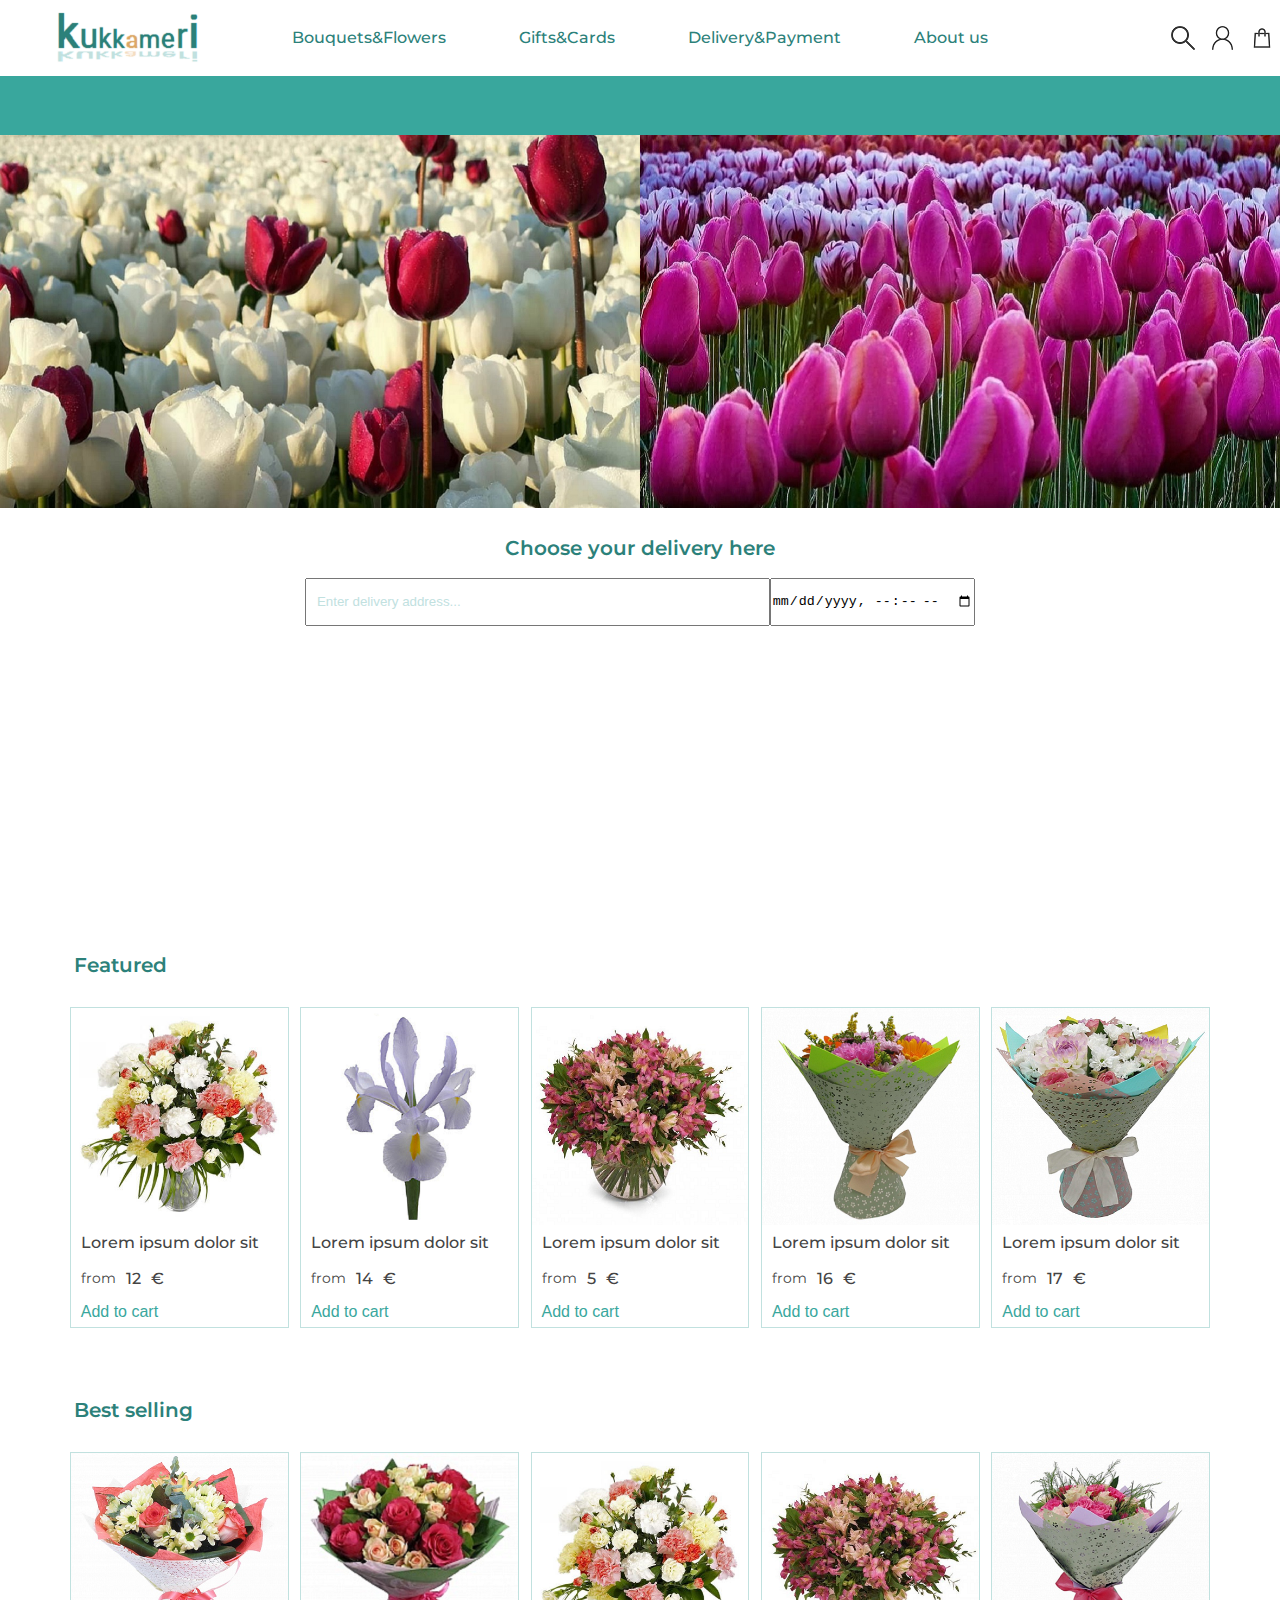
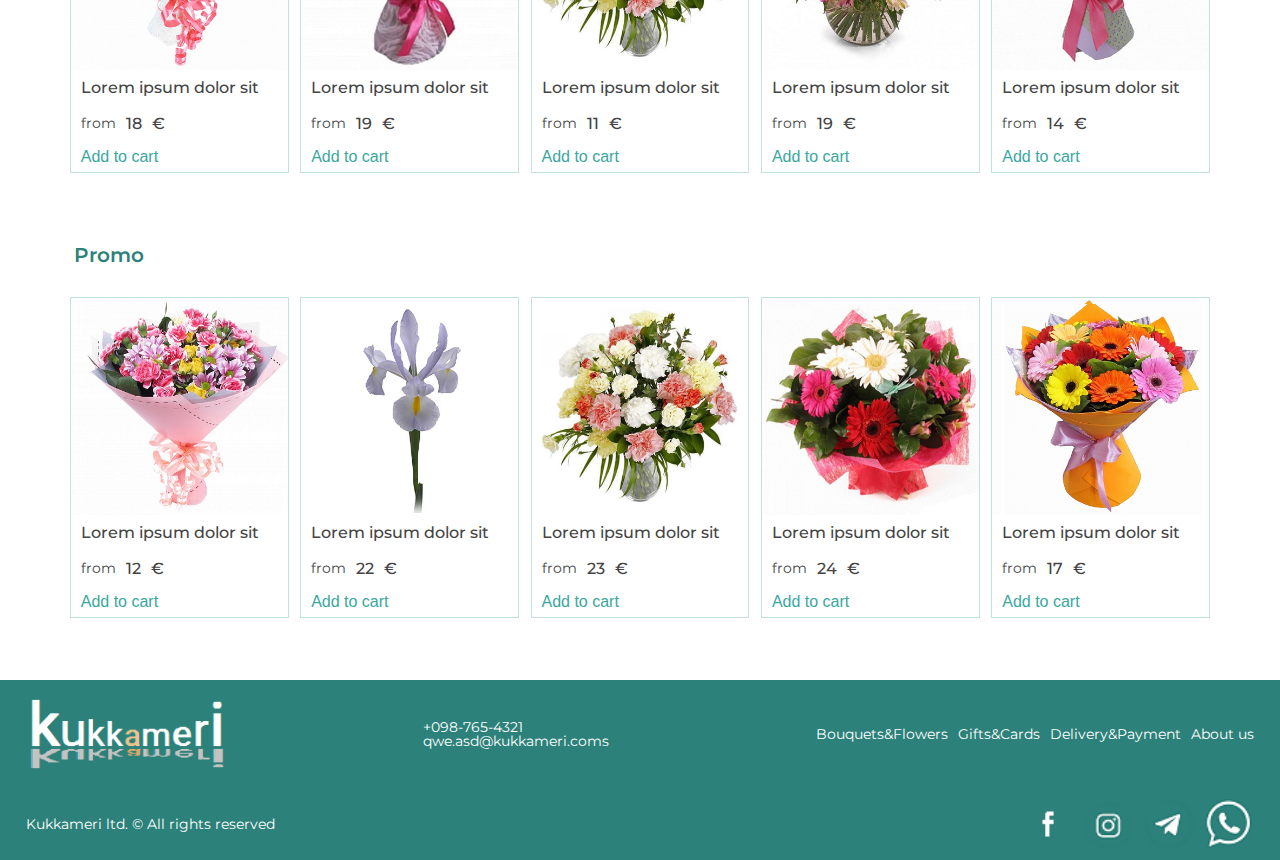
==== index.html @ b839b2cb "add home with media" ====
<!DOCTYPE html>
<html lang="en">
  <head>
    <meta charset="UTF-8" />
    <meta name="viewport" content="width=device-width, initial-scale=1.0" />
    <title>Flowers</title>
    <link rel="stylesheet" href="styles/home/home.css" />
    <script defer src="scripts/showSearch.js"></script>
    <script defer src="scripts/showMenu.js"></script>
  </head>
  <body>
    <div class="wrapper">
      <div class="top">
        <header class="header">
          <section class="header-top">
            <div class="logo-box">
              <img
                class="logo"
                src="assets/logo/logo-prime-oth.png"
                alt="logo"
              />
            </div>
            <div class="menu-box">
              <div class="menu-box__block">
                <a class="menu-item" href="#">Bouquets&Flowers</a>
                <a class="menu-item" href="#">Gifts&Cards</a>
                <a class="menu-item" href="#">Delivery&Payment</a>
                <a class="menu-item" href="#">About us</a>
              </div>
            </div>
            <div class="menu-mini-box">
              <button
                class="menu-mini-button"
                type="button"
                onclick="menuOpen();"
              >
                <img src="assets/icons/burger24.png" alt="menu" />
              </button>
              <div class="menu-mini">
                <div class="menu-mini-close">
                  <button class="close-button" onclick="menuClose();">
                    &#10006;
                  </button>
                </div>
                <a class="menu-item" href="#">Bouquets&Flowers</a>
                <a class="menu-item" href="#">Gifts&Cards</a>
                <a class="menu-item" href="#">Delivery&Payment</a>
                <a class="menu-item" href="#">About us</a>
              </div>
            </div>
            <div class="services-box">
              <div class="services-box__block">
                <div class="search-box">
                  <button
                    class="service-button to-search"
                    type="button"
                    onclick="showSearch();"
                  >
                    <img src="assets/icons/search24.png" alt="search" />
                  </button>
                </div>
                <div class="user-box">
                  <button class="service-button" type="button" id="btnUser">
                    <img src="assets/icons/user24.png" alt="user" />
                  </button>
                </div>
                <div class="cart-box">
                  <button class="service-button" type="button" id="btnCart">
                    <img src="assets/icons/cart24.png" alt="cart" />
                  </button>
                </div>
              </div>
            </div>
          </section>
          <section class="header-bottom">
            <div class="search-input-box">
              <input
                class="search-input"
                type="text"
                placeholder="Enter your searching here..."
              />
              <button class="search-button" id="btnSearch" type="button">
                &#9658;
              </button>
              <button
                class="search-close"
                type="button"
                onclick="closeSearch();"
              >
                &#10006;
              </button>
            </div>
          </section>
        </header>
        <main class="main">
          <section class="hero">
            <div class="slide">
              <img
                class="slide-first"
                src="assets/slides/slide-2.jpg"
                alt="slide"
              />
              <img
                class="slide-second"
                src="assets/slides/slide-3.jpg"
                alt="slide"
              />
            </div>
            <div class="delivery-box">
              <div class="delivery-box__heading">
                <p class="heading-prime">Choose your delivery here</p>
              </div>
              <div class="delivery-box__order">
                <input
                  class="delivery-input delivery-address"
                  type="text"
                  placeholder="Enter delivery address..."
                />
                <!-- <input class="delivery-input" type="date" /> -->
                <input class="delivery-input" type="datetime-local" />
              </div>
            </div>
          </section>
          <section class="featured">
            <div class="featured__heading">
              <p class="heading-prime">Featured</p>
            </div>
            <div class="featured__block">
              <div class="product" data-id="1">
                <div class="product-image" data-id="1">
                  <img src="assets/catalog/item-1.png" alt="photo" />
                </div>
                <div class="product-info" data-id="1">
                  <a class="product-title" href="#">Lorem ipsum dolor sit</a>
                  <div class="product-price-box">
                    <p class="price-text">from</p>
                    <p class="price-value">12</p>
                    <p class="price-currency">&euro;</p>
                  </div>
                </div>
                <div class="product-button" data-id="1">
                  <button class="to-cart" type="button">Add to cart</button>
                </div>
              </div>
              <div class="product" data-id="2">
                <div class="product-image" data-id="2">
                  <img src="assets/catalog/item-2.png" alt="photo" />
                </div>
                <div class="product-info" data-id="2">
                  <a class="product-title" href="#">Lorem ipsum dolor sit</a>
                  <div class="product-price-box">
                    <p class="price-text">from</p>
                    <p class="price-value">14</p>
                    <p class="price-currency">&euro;</p>
                  </div>
                </div>
                <div class="product-button" data-id="2">
                  <button class="to-cart" type="button">Add to cart</button>
                </div>
              </div>
              <div class="product" data-id="3">
                <div class="product-image" data-id="3">
                  <img src="assets/catalog/item-3.png" alt="photo" />
                </div>
                <div class="product-info" data-id="3">
                  <a class="product-title" href="#">Lorem ipsum dolor sit</a>
                  <div class="product-price-box">
                    <p class="price-text">from</p>
                    <p class="price-value">5</p>
                    <p class="price-currency">&euro;</p>
                  </div>
                </div>
                <div class="product-button" data-id="3">
                  <button class="to-cart" type="button">Add to cart</button>
                </div>
              </div>
              <div class="product" data-id="4">
                <div class="product-image" data-id="4">
                  <img src="assets/catalog/item-4.png" alt="photo" />
                </div>
                <div class="product-info" data-id="4">
                  <a class="product-title" href="#">Lorem ipsum dolor sit</a>
                  <div class="product-price-box">
                    <p class="price-text">from</p>
                    <p class="price-value">16</p>
                    <p class="price-currency">&euro;</p>
                  </div>
                </div>
                <div class="product-button" data-id="4">
                  <button class="to-cart" type="button">Add to cart</button>
                </div>
              </div>
              <div class="product" data-id="5">
                <div class="product-image" data-id="5">
                  <img src="assets/catalog/item-5.png" alt="photo" />
                </div>
                <div class="product-info" data-id="5">
                  <a class="product-title" href="#">Lorem ipsum dolor sit</a>
                  <div class="product-price-box">
                    <p class="price-text">from</p>
                    <p class="price-value">17</p>
                    <p class="price-currency">&euro;</p>
                  </div>
                </div>
                <div class="product-button" data-id="5">
                  <button class="to-cart" type="button">Add to cart</button>
                </div>
              </div>
            </div>
          </section>
          <section class="best-selling">
            <div class="best-selling__heading">
              <p class="heading-prime">Best selling</p>
            </div>
            <div class="best-selling__block">
              <div class="product" data-id="6">
                <div class="product-image" data-id="6">
                  <img src="assets/catalog/item-6.png" alt="photo" />
                </div>
                <div class="product-info" data-id="6">
                  <a class="product-title" href="#">Lorem ipsum dolor sit</a>
                  <div class="product-price-box">
                    <p class="price-text">from</p>
                    <p class="price-value">18</p>
                    <p class="price-currency">&euro;</p>
                  </div>
                </div>
                <div class="product-button" data-id="6">
                  <button class="to-cart" type="button">Add to cart</button>
                </div>
              </div>
              <div class="product" data-id="7">
                <div class="product-image" data-id="7">
                  <img src="assets/catalog/item-7.png" alt="photo" />
                </div>
                <div class="product-info" data-id="7">
                  <a class="product-title" href="#">Lorem ipsum dolor sit</a>
                  <div class="product-price-box">
                    <p class="price-text">from</p>
                    <p class="price-value">19</p>
                    <p class="price-currency">&euro;</p>
                  </div>
                </div>
                <div class="product-button" data-id="7">
                  <button class="to-cart" type="button">Add to cart</button>
                </div>
              </div>
              <div class="product" data-id="8">
                <div class="product-image" data-id="8">
                  <img src="assets/catalog/item-8.png" alt="photo" />
                </div>
                <div class="product-info" data-id="8">
                  <a class="product-title" href="#">Lorem ipsum dolor sit</a>
                  <div class="product-price-box">
                    <p class="price-text">from</p>
                    <p class="price-value">11</p>
                    <p class="price-currency">&euro;</p>
                  </div>
                </div>
                <div class="product-button" data-id="8">
                  <button class="to-cart" type="button">Add to cart</button>
                </div>
              </div>
              <div class="product" data-id="9">
                <div class="product-image" data-id="9">
                  <img src="assets/catalog/item-9.png" alt="photo" />
                </div>
                <div class="product-info" data-id="9">
                  <a class="product-title" href="#">Lorem ipsum dolor sit</a>
                  <div class="product-price-box">
                    <p class="price-text">from</p>
                    <p class="price-value">19</p>
                    <p class="price-currency">&euro;</p>
                  </div>
                </div>
                <div class="product-button" data-id="9">
                  <button class="to-cart" type="button">Add to cart</button>
                </div>
              </div>
              <div class="product" data-id="10">
                <div class="product-image" data-id="10">
                  <img src="assets/catalog/item-10.png" alt="photo" />
                </div>
                <div class="product-info" data-id="10">
                  <a class="product-title" href="#">Lorem ipsum dolor sit</a>
                  <div class="product-price-box">
                    <p class="price-text">from</p>
                    <p class="price-value">14</p>
                    <p class="price-currency">&euro;</p>
                  </div>
                </div>
                <div class="product-button" data-id="10">
                  <button class="to-cart" type="button">Add to cart</button>
                </div>
              </div>
            </div>
          </section>
          <section class="promo">
            <div class="promo__heading">
              <p class="heading-prime">Promo</p>
            </div>
            <div class="promo__block">
              <div class="product" data-id="11">
                <div class="product-image" data-id="11">
                  <img src="assets/catalog/item-11.png" alt="photo" />
                </div>
                <div class="product-info" data-id="11">
                  <a class="product-title" href="#">Lorem ipsum dolor sit</a>
                  <div class="product-price-box">
                    <p class="price-text">from</p>
                    <p class="price-value">12</p>
                    <p class="price-currency">&euro;</p>
                  </div>
                </div>
                <div class="product-button" data-id="11">
                  <button class="to-cart" type="button">Add to cart</button>
                </div>
              </div>
              <div class="product" data-id="12">
                <div class="product-image" data-id="12">
                  <img src="assets/catalog/item-12.png" alt="photo" />
                </div>
                <div class="product-info" data-id="12">
                  <a class="product-title" href="#">Lorem ipsum dolor sit</a>
                  <div class="product-price-box">
                    <p class="price-text">from</p>
                    <p class="price-value">22</p>
                    <p class="price-currency">&euro;</p>
                  </div>
                </div>
                <div class="product-button" data-id="12">
                  <button class="to-cart" type="button">Add to cart</button>
                </div>
              </div>
              <div class="product" data-id="13">
                <div class="product-image" data-id="13">
                  <img src="assets/catalog/item-13.png" alt="photo" />
                </div>
                <div class="product-info" data-id="13">
                  <a class="product-title" href="#">Lorem ipsum dolor sit</a>
                  <div class="product-price-box">
                    <p class="price-text">from</p>
                    <p class="price-value">23</p>
                    <p class="price-currency">&euro;</p>
                  </div>
                </div>
                <div class="product-button" data-id="13">
                  <button class="to-cart" type="button">Add to cart</button>
                </div>
              </div>
              <div class="product" data-id="14">
                <div class="product-image" data-id="14">
                  <img src="assets/catalog/item-14.png" alt="photo" />
                </div>
                <div class="product-info" data-id="14">
                  <a class="product-title" href="#">Lorem ipsum dolor sit</a>
                  <div class="product-price-box">
                    <p class="price-text">from</p>
                    <p class="price-value">24</p>
                    <p class="price-currency">&euro;</p>
                  </div>
                </div>
                <div class="product-button" data-id="14">
                  <button class="to-cart" type="button">Add to cart</button>
                </div>
              </div>
              <div class="product" data-id="15">
                <div class="product-image" data-id="15">
                  <img src="assets/catalog/item-15.png" alt="photo" />
                </div>
                <div class="product-info" data-id="15">
                  <a class="product-title" href="#">Lorem ipsum dolor sit</a>
                  <div class="product-price-box">
                    <p class="price-text">from</p>
                    <p class="price-value">17</p>
                    <p class="price-currency">&euro;</p>
                  </div>
                </div>
                <div class="product-button" data-id="15">
                  <button class="to-cart" type="button">Add to cart</button>
                </div>
              </div>
            </div>
          </section>
        </main>
      </div>
      <footer class="footer">
        <section class="footer-top">
          <div class="footer-logo">
            <img src="assets/logo/logo-white-oth.png" alt="logo" />
          </div>
          <div class="footer-contacts">
            <p class="contact">+098-765-4321</p>
            <p class="contact">qwe.asd@kukkameri.coms</p>
          </div>
          <div class="footer-menu">
            <div class="menu-box">
              <a class="menu-item" href="#">Bouquets&Flowers</a>
              <a class="menu-item" href="#">Gifts&Cards</a>
              <a class="menu-item" href="#">Delivery&Payment</a>
              <a class="menu-item" href="#">About us</a>
            </div>
          </div>
        </section>
        <section class="footer-bottom">
          <div class="footer-rights">
            <p class="rights">
              Kukkameri ltd.&nbsp;&#169;&nbsp;All rights reserved
            </p>
          </div>
          <div class="footer-socials">
            <div class="socials">
              <a class="social-item" href="#"
                ><img src="assets/icons/socials/facebook36.png" alt="fb"
              /></a>
              <a class="social-item" href="#"
                ><img src="assets/icons/socials/instagram36.png" alt="fb"
              /></a>
              <a class="social-item" href="#"
                ><img src="assets/icons/socials/telegram36.png" alt="fb"
              /></a>
              <a class="social-item" href="#"
                ><img src="assets/icons/socials/whatsapp36.png" alt="fb"
              /></a>
            </div>
          </div>
        </section>
      </footer>
    </div>
  </body>
</html>
---- styles/home/home.css ----
@font-face {
  font-family: Montserrat;
  src: url(../../assets/font/Montserrat-VariableFont_wght.ttf);
}
* {
  margin: 0;
  padding: 0;
}

body {
  font-family: Montserrat;
  color: #444444;
}

.wrapper {
  margin: 0 auto;
  width: 100%;
  height: auto;
  display: flex;
  flex-direction: column;
  justify-content: center;
  box-sizing: border-box;
  justify-content: space-between;
}
.wrapper .top {
  margin: 0 auto;
  width: 100%;
  height: auto;
  display: flex;
  flex-direction: column;
  justify-content: center;
  box-sizing: border-box;
  justify-content: space-between;
  flex-grow: 1;
}
.wrapper .top .header {
  margin: 0 auto;
  width: 100%;
  height: 15vh;
  display: flex;
  flex-direction: column;
  justify-content: center;
  box-sizing: border-box;
  justify-content: space-between;
}
.wrapper .top .header .header-top {
  margin: 0 auto;
  width: 100%;
  height: 9vh;
  display: flex;
  justify-content: center;
  box-sizing: border-box;
  justify-content: space-between;
}
.wrapper .top .header .header-top .logo-box {
  margin: auto;
  width: 20%;
  height: 70%;
  display: flex;
  flex-direction: column;
  justify-content: center;
  box-sizing: border-box;
  align-items: start;
}
.wrapper .top .header .header-top .logo-box .logo {
  margin: 0 auto;
  width: auto;
  height: 100%;
}
.wrapper .top .header .header-top .menu-box {
  margin: auto;
  width: 60%;
  height: 70%;
  display: flex;
  flex-direction: column;
  justify-content: center;
  box-sizing: border-box;
}
@media only screen and (max-width: 1023px) {
  .wrapper .top .header .header-top .menu-box {
    display: none;
  }
}
.wrapper .top .header .header-top .menu-box__block {
  margin: 0 auto;
  width: 100%;
  height: 100%;
  display: flex;
  justify-content: center;
  box-sizing: border-box;
}
.wrapper .top .header .header-top .menu-box__block .menu-item {
  margin: auto;
  width: -moz-fit-content;
  width: fit-content;
  text-decoration: none;
  font-size: 16px;
  font-weight: 500;
  line-height: 16px;
  letter-spacing: 0%;
  color: #2c817a;
}
.wrapper .top .header .header-top .menu-box__block .menu-item:hover {
  color: #ecc28d;
}
.wrapper .top .header .header-top .menu-mini-box {
  margin: auto;
  width: auto;
  height: auto;
  display: flex;
  flex-direction: column;
  justify-content: center;
  box-sizing: border-box;
  position: relative;
}
@media only screen and (min-width: 1024px) {
  .wrapper .top .header .header-top .menu-mini-box {
    display: none;
  }
}
.wrapper .top .header .header-top .menu-mini-box .menu-mini-button {
  width: -moz-fit-content;
  width: fit-content;
  height: 70%;
  background: none;
  border: none;
  outline: none;
  cursor: pointer;
}
.wrapper .top .header .header-top .menu-mini-box .menu-mini {
  margin: 0 auto;
  padding: 10px;
  width: 50vw;
  min-height: 22.5vh;
  position: absolute;
  top: 7.2vh;
  left: -5px;
  float: left;
  display: flex;
  flex-direction: column;
  justify-content: center;
  box-sizing: border-box;
  display: none;
  justify-content: space-between;
  background-color: rgba(57, 167, 157, 0.9);
  z-index: 99;
}
.wrapper .top .header .header-top .menu-mini-box .menu-mini .menu-mini-close {
  width: 100%;
  display: flex;
  justify-content: center;
  box-sizing: border-box;
  justify-content: flex-end;
}
.wrapper .top .header .header-top .menu-mini-box .menu-mini .menu-mini-close .close-button {
  width: -moz-fit-content;
  width: fit-content;
  font-size: 16px;
  font-weight: 500;
  line-height: 16px;
  letter-spacing: 0%;
  color: #dca968;
  text-align: right;
  background: none;
  border: none;
  outline: none;
  cursor: pointer;
}
.wrapper .top .header .header-top .menu-mini-box .menu-mini .menu-item {
  margin: 0;
  width: -moz-fit-content;
  width: fit-content;
  text-decoration: none;
  font-size: 16px;
  font-weight: 500;
  line-height: 16px;
  letter-spacing: 0%;
  color: white;
}
.wrapper .top .header .header-top .menu-mini-box .menu-mini .menu-item:hover {
  color: #ecc28d;
}
.wrapper .top .header .header-top .menu-mini-box .menu-mini-box:hover .menu-mini {
  display: flex;
}
.wrapper .top .header .header-top .services-box {
  margin: auto;
  width: 20%;
  height: 70%;
  display: flex;
  flex-direction: column;
  justify-content: center;
  box-sizing: border-box;
}
.wrapper .top .header .header-top .services-box__block {
  margin: 0 auto;
  width: 100%;
  height: 100%;
  display: flex;
  justify-content: center;
  box-sizing: border-box;
  justify-content: flex-end;
}
.wrapper .top .header .header-top .services-box__block .search-box,
.wrapper .top .header .header-top .services-box__block .user-box,
.wrapper .top .header .header-top .services-box__block .cart-box {
  margin: auto 0;
  margin-left: 2%;
  width: auto;
  height: 100%;
  display: flex;
  flex-direction: column;
  justify-content: center;
  box-sizing: border-box;
}
.wrapper .top .header .header-top .services-box__block .search-box .service-button,
.wrapper .top .header .header-top .services-box__block .user-box .service-button,
.wrapper .top .header .header-top .services-box__block .cart-box .service-button {
  margin: auto;
  height: 100%;
  background: none;
  border: 1px solid white;
  outline: none;
  display: flex;
  flex-direction: column;
  justify-content: center;
  box-sizing: border-box;
}
.wrapper .top .header .header-top .services-box__block .search-box .service-button img,
.wrapper .top .header .header-top .services-box__block .user-box .service-button img,
.wrapper .top .header .header-top .services-box__block .cart-box .service-button img {
  margin: auto;
  width: auto;
  height: -moz-fit-content;
  height: fit-content;
  padding: 5px;
}
.wrapper .top .header .header-top .services-box__block .search-box .service-button:focus,
.wrapper .top .header .header-top .services-box__block .user-box .service-button:focus,
.wrapper .top .header .header-top .services-box__block .cart-box .service-button:focus {
  border: 1px solid #39a79d;
  border-radius: 5px;
  box-sizing: border-box;
}
.wrapper .top .header .header-bottom {
  margin: 0 auto;
  width: 100%;
  height: 9vh;
  display: flex;
  flex-direction: column;
  justify-content: center;
  box-sizing: border-box;
  background-color: #39a79d;
}
.wrapper .top .header .header-bottom .search-input-box {
  margin: 0 auto;
  width: 60%;
  height: 70%;
  display: flex;
  justify-content: center;
  box-sizing: border-box;
  display: none;
}
@media only screen and (max-width: 1023px) {
  .wrapper .top .header .header-bottom .search-input-box {
    width: 80%;
  }
}
.wrapper .top .header .header-bottom .search-input-box .search-input {
  padding-left: 10px;
  width: 90%;
  height: 100%;
  border: none;
  outline: #383838;
  font-size: 14px;
  font-weight: 400;
  line-height: 14px;
  letter-spacing: 0%;
  color: #444444;
}
@media only screen and (max-width: 1023px) {
  .wrapper .top .header .header-bottom .search-input-box .search-input {
    width: 80%;
  }
}
.wrapper .top .header .header-bottom .search-input-box .search-input::-moz-placeholder {
  font-size: 14px;
  font-weight: 400;
  line-height: 14px;
  letter-spacing: 0%;
  color: #c1e1df;
}
.wrapper .top .header .header-bottom .search-input-box .search-input::placeholder {
  font-size: 14px;
  font-weight: 400;
  line-height: 14px;
  letter-spacing: 0%;
  color: #c1e1df;
}
.wrapper .top .header .header-bottom .search-input-box .search-button {
  width: 5%;
  height: 100%;
  border: none;
  outline: none;
  background-color: #515151;
  font-size: 16px;
  font-weight: 400;
  line-height: 16px;
  letter-spacing: 0%;
  color: white;
}
@media only screen and (max-width: 1023px) {
  .wrapper .top .header .header-bottom .search-input-box .search-button {
    width: 10%;
  }
}
.wrapper .top .header .header-bottom .search-input-box .search-close {
  width: 5%;
  height: 100%;
  border: none;
  outline: none;
  background-color: #515151;
  font-size: 16px;
  font-weight: 400;
  line-height: 16px;
  letter-spacing: 0%;
  color: #dca968;
}
@media only screen and (max-width: 1023px) {
  .wrapper .top .header .header-bottom .search-input-box .search-close {
    width: 10%;
  }
}
.wrapper .top .main {
  margin: 0 auto;
  width: 100%;
  min-height: 90vh;
  display: flex;
  flex-direction: column;
  justify-content: center;
  box-sizing: border-box;
  justify-content: flex-start;
}
.wrapper .top .main .hero {
  margin: 0 auto;
  width: 100%;
  height: 90vh;
  display: flex;
  flex-direction: column;
  justify-content: center;
  box-sizing: border-box;
  justify-content: flex-start;
}
.wrapper .top .main .hero .slide {
  margin: 0 auto;
  margin-bottom: 20px;
  width: 100%;
  height: auto;
  display: flex;
  justify-content: center;
  box-sizing: border-box;
}
@media only screen and (max-width: 1023px) {
  .wrapper .top .main .hero .slide {
    display: flex;
    flex-direction: column;
    justify-content: center;
    box-sizing: border-box;
  }
}
.wrapper .top .main .hero .slide img {
  margin: 0 auto;
  width: 50%;
  height: auto;
}
@media only screen and (max-width: 1023px) {
  .wrapper .top .main .hero .slide img {
    width: 100%;
  }
}
.wrapper .top .main .hero .delivery-box {
  margin: 0 auto;
  width: 90%;
  display: flex;
  flex-direction: column;
  justify-content: center;
  box-sizing: border-box;
}
.wrapper .top .main .hero .delivery-box__heading {
  margin: 0 auto;
  margin-bottom: 10px;
}
.wrapper .top .main .hero .delivery-box__heading .heading-prime {
  padding: 10px;
  font-size: 20px;
  font-weight: 600;
  line-height: 20px;
  letter-spacing: 0%;
  color: #2c817a;
  text-align: center;
}
.wrapper .top .main .hero .delivery-box__order {
  margin: 0 auto;
  width: 100%;
  display: flex;
  justify-content: center;
  box-sizing: border-box;
}
.wrapper .top .main .hero .delivery-box__order .delivery-input {
  height: 4.8vh;
}
.wrapper .top .main .hero .delivery-box__order .delivery-input::-moz-placeholder {
  padding-left: 10px;
  color: #c1e1df;
}
.wrapper .top .main .hero .delivery-box__order .delivery-input::placeholder {
  padding-left: 10px;
  color: #c1e1df;
}
.wrapper .top .main .hero .delivery-box__order .delivery-address {
  width: 40%;
}
.wrapper .top .main .featured,
.wrapper .top .main .best-selling,
.wrapper .top .main .promo {
  margin: 0 auto;
  margin-bottom: 40px;
  width: 90%;
  min-height: 45vh;
  display: flex;
  flex-direction: column;
  justify-content: center;
  box-sizing: border-box;
  justify-content: flex-start;
}
.wrapper .top .main .featured .heading-prime,
.wrapper .top .main .best-selling .heading-prime,
.wrapper .top .main .promo .heading-prime {
  padding: 10px;
  font-size: 20px;
  font-weight: 600;
  line-height: 20px;
  letter-spacing: 0%;
  color: #2c817a;
}
.wrapper .top .main .featured__block,
.wrapper .top .main .best-selling__block,
.wrapper .top .main .promo__block {
  margin: auto;
  width: 100%;
  height: 80%;
  display: flex;
  justify-content: center;
  box-sizing: border-box;
  justify-content: space-between;
}
@media only screen and (max-width: 767px) {
  .wrapper .top .main .featured__block,
  .wrapper .top .main .best-selling__block,
  .wrapper .top .main .promo__block {
    flex-wrap: wrap;
  }
}
.wrapper .top .main .featured__block .product,
.wrapper .top .main .best-selling__block .product,
.wrapper .top .main .promo__block .product {
  margin: 0 auto;
  width: 19%;
  height: 100%;
  display: flex;
  flex-direction: column;
  justify-content: center;
  box-sizing: border-box;
  justify-content: space-between;
  border: 1px solid #c1e1df;
}
@media only screen and (max-width: 767px) {
  .wrapper .top .main .featured__block .product,
  .wrapper .top .main .best-selling__block .product,
  .wrapper .top .main .promo__block .product {
    width: 47%;
  }
}
.wrapper .top .main .featured__block .product .product-image,
.wrapper .top .main .best-selling__block .product .product-image,
.wrapper .top .main .promo__block .product .product-image {
  width: 100%;
  height: auto;
  display: flex;
  flex-direction: column;
  justify-content: center;
  box-sizing: border-box;
  cursor: pointer;
}
.wrapper .top .main .featured__block .product .product-image img,
.wrapper .top .main .best-selling__block .product .product-image img,
.wrapper .top .main .promo__block .product .product-image img {
  width: 100%;
  height: auto;
}
.wrapper .top .main .featured__block .product .product-info,
.wrapper .top .main .best-selling__block .product .product-info,
.wrapper .top .main .promo__block .product .product-info {
  width: 100%;
  height: auto;
  display: flex;
  flex-direction: column;
  justify-content: center;
  box-sizing: border-box;
}
.wrapper .top .main .featured__block .product .product-info .product-title,
.wrapper .top .main .best-selling__block .product .product-info .product-title,
.wrapper .top .main .promo__block .product .product-info .product-title {
  padding: 10px;
  width: 100%;
  height: auto;
  text-decoration: none;
  font-size: 16px;
  font-weight: 500;
  line-height: 16px;
  letter-spacing: 0%;
  color: #444444;
  cursor: pointer;
}
.wrapper .top .main .featured__block .product .product-info .product-title:hover,
.wrapper .top .main .best-selling__block .product .product-info .product-title:hover,
.wrapper .top .main .promo__block .product .product-info .product-title:hover {
  font-size: 16px;
  font-weight: 600;
  line-height: 16px;
  letter-spacing: 0%;
}
.wrapper .top .main .featured__block .product .product-info .product-price-box,
.wrapper .top .main .best-selling__block .product .product-info .product-price-box,
.wrapper .top .main .promo__block .product .product-info .product-price-box {
  padding: 10px;
  width: 100%;
  height: auto;
  display: flex;
  justify-content: center;
  box-sizing: border-box;
  justify-content: flex-start;
}
.wrapper .top .main .featured__block .product .product-info .product-price-box .price-text,
.wrapper .top .main .best-selling__block .product .product-info .product-price-box .price-text,
.wrapper .top .main .promo__block .product .product-info .product-price-box .price-text {
  font-size: 14px;
  font-weight: 400;
  line-height: 14px;
  letter-spacing: 0%;
}
.wrapper .top .main .featured__block .product .product-info .product-price-box .price-value,
.wrapper .top .main .featured__block .product .product-info .product-price-box .price-currency,
.wrapper .top .main .best-selling__block .product .product-info .product-price-box .price-value,
.wrapper .top .main .best-selling__block .product .product-info .product-price-box .price-currency,
.wrapper .top .main .promo__block .product .product-info .product-price-box .price-value,
.wrapper .top .main .promo__block .product .product-info .product-price-box .price-currency {
  margin-left: 10px;
  font-size: 16px;
  font-weight: 500;
  line-height: 16px;
  letter-spacing: 0%;
}
.wrapper .top .main .featured__block .product .product-button,
.wrapper .top .main .best-selling__block .product .product-button,
.wrapper .top .main .promo__block .product .product-button {
  width: 100%;
  height: 30px;
}
.wrapper .top .main .featured__block .product .product-button .to-cart,
.wrapper .top .main .best-selling__block .product .product-button .to-cart,
.wrapper .top .main .promo__block .product .product-button .to-cart {
  margin: auto;
  padding-left: 10px;
  width: 100%;
  height: 100%;
  text-align: left;
  font-size: 16px;
  font-weight: 500;
  line-height: 16px;
  letter-spacing: 0%;
  color: #39a79d;
  background: none;
  border: none;
  outline: none;
  cursor: pointer;
}
.wrapper .top .main .featured__block .product .product-button:hover .to-cart,
.wrapper .top .main .best-selling__block .product .product-button:hover .to-cart,
.wrapper .top .main .promo__block .product .product-button:hover .to-cart {
  font-size: 16px;
  font-weight: 700;
  line-height: 16px;
  letter-spacing: 0%;
}
.wrapper .footer {
  margin: 0 auto;
  width: 100%;
  height: 20vh;
  display: flex;
  flex-direction: column;
  justify-content: center;
  box-sizing: border-box;
  justify-content: space-between;
  background-color: #2c817a;
}
@media only screen and (max-width: 1023px) {
  .wrapper .footer {
    height: 30vh;
  }
}
.wrapper .footer .footer-top {
  margin: 0 auto;
  padding-left: 2%;
  padding-right: 2%;
  width: 100%;
  height: 60%;
  display: flex;
  justify-content: center;
  box-sizing: border-box;
  justify-content: space-between;
}
@media only screen and (max-width: 1023px) {
  .wrapper .footer .footer-top {
    display: flex;
    flex-direction: column;
    justify-content: center;
    box-sizing: border-box;
  }
}
.wrapper .footer .footer-top .footer-logo {
  margin: auto 0;
  width: -moz-fit-content;
  width: fit-content;
  height: 70%;
  display: flex;
  flex-direction: column;
  justify-content: center;
  box-sizing: border-box;
}
@media only screen and (max-width: 1023px) {
  .wrapper .footer .footer-top .footer-logo {
    height: 30%;
  }
}
.wrapper .footer .footer-top .footer-logo img {
  margin: auto;
  height: 100%;
}
.wrapper .footer .footer-top .footer-contacts {
  margin: auto 0;
  width: -moz-fit-content;
  width: fit-content;
  height: 70%;
  display: flex;
  flex-direction: column;
  justify-content: center;
  box-sizing: border-box;
}
.wrapper .footer .footer-top .footer-contacts .contact {
  font-size: 14px;
  font-weight: 400;
  line-height: 14px;
  letter-spacing: 0%;
  color: white;
}
.wrapper .footer .footer-top .footer-menu {
  margin: auto 0;
  width: -moz-fit-content;
  width: fit-content;
  height: 70%;
  display: flex;
  flex-direction: column;
  justify-content: center;
  box-sizing: border-box;
}
.wrapper .footer .footer-top .footer-menu .menu-box {
  margin: auto 0;
  height: 70%;
  display: flex;
  justify-content: center;
  box-sizing: border-box;
  justify-content: flex-end;
  flex-wrap: wrap;
}
.wrapper .footer .footer-top .footer-menu .menu-box .menu-item {
  margin: auto;
  margin-left: 10px;
  text-decoration: none;
  font-size: 14px;
  font-weight: 400;
  line-height: 14px;
  letter-spacing: 0%;
  color: white;
}
.wrapper .footer .footer-top .footer-menu .menu-box .menu-item:hover {
  color: #d39341;
}
.wrapper .footer .footer-bottom {
  margin: 0 auto;
  padding-left: 2%;
  padding-right: 2%;
  width: 100%;
  height: 40%;
  display: flex;
  justify-content: center;
  box-sizing: border-box;
  justify-content: space-between;
}
@media only screen and (max-width: 1023px) {
  .wrapper .footer .footer-bottom {
    display: flex;
    flex-direction: column;
    justify-content: center;
    box-sizing: border-box;
  }
}
.wrapper .footer .footer-bottom .footer-rights {
  margin: auto 0;
  width: -moz-fit-content;
  width: fit-content;
  height: 70%;
  display: flex;
  flex-direction: column;
  justify-content: center;
  box-sizing: border-box;
}
@media only screen and (max-width: 1023px) {
  .wrapper .footer .footer-bottom .footer-rights {
    height: 30%;
  }
}
.wrapper .footer .footer-bottom .footer-rights .rights {
  font-size: 14px;
  font-weight: 400;
  line-height: 14px;
  letter-spacing: 0%;
  color: white;
}
.wrapper .footer .footer-bottom .footer-socials {
  margin: auto 0;
  width: -moz-fit-content;
  width: fit-content;
  height: 70%;
  display: flex;
  flex-direction: column;
  justify-content: center;
  box-sizing: border-box;
}
@media only screen and (max-width: 1023px) {
  .wrapper .footer .footer-bottom .footer-socials {
    height: 40%;
  }
}
.wrapper .footer .footer-bottom .footer-socials .socials {
  margin: auto;
  height: 100%;
  display: flex;
  justify-content: center;
  box-sizing: border-box;
  justify-content: flex-end;
  flex-wrap: wrap;
}
.wrapper .footer .footer-bottom .footer-socials .socials .social-item {
  margin-left: 10px;
  height: 100%;
}
.wrapper .footer .footer-bottom .footer-socials .socials .social-item img {
  height: inherit;
}/*# sourceMappingURL=home.css.map */
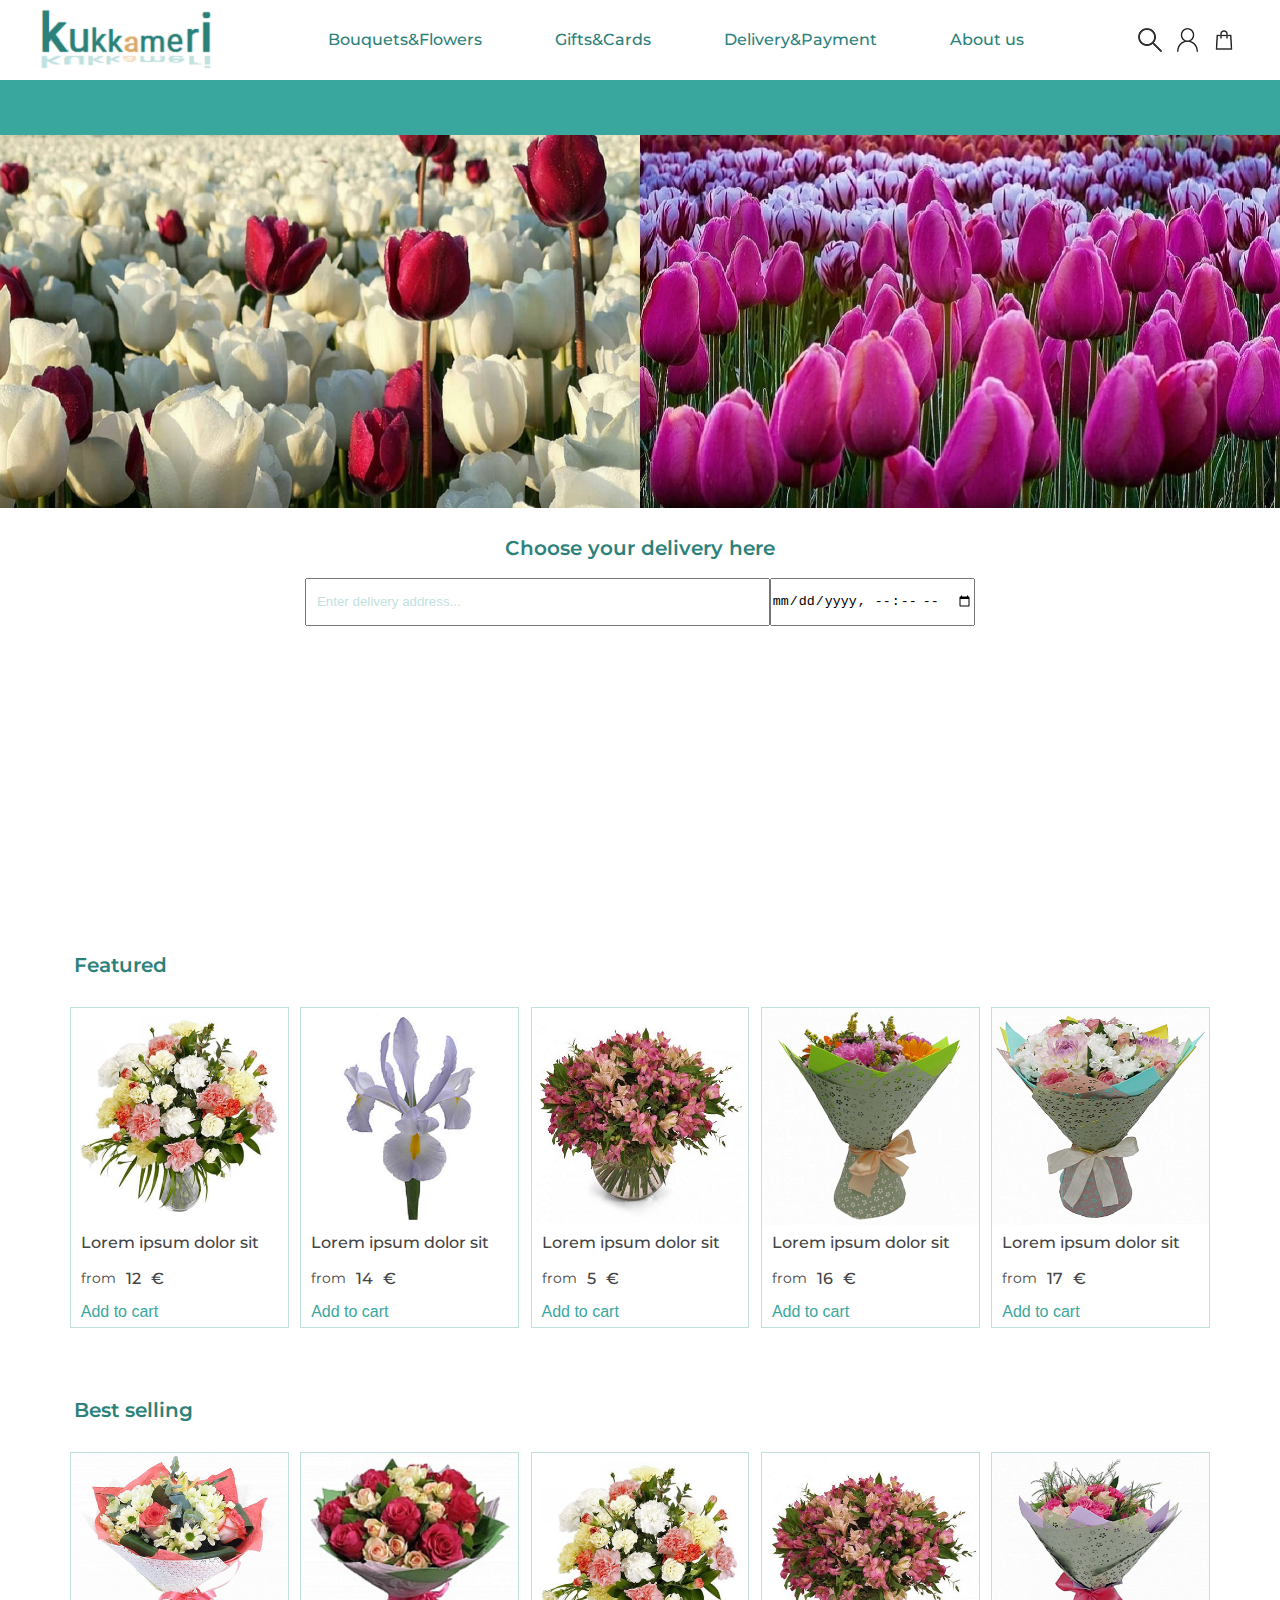
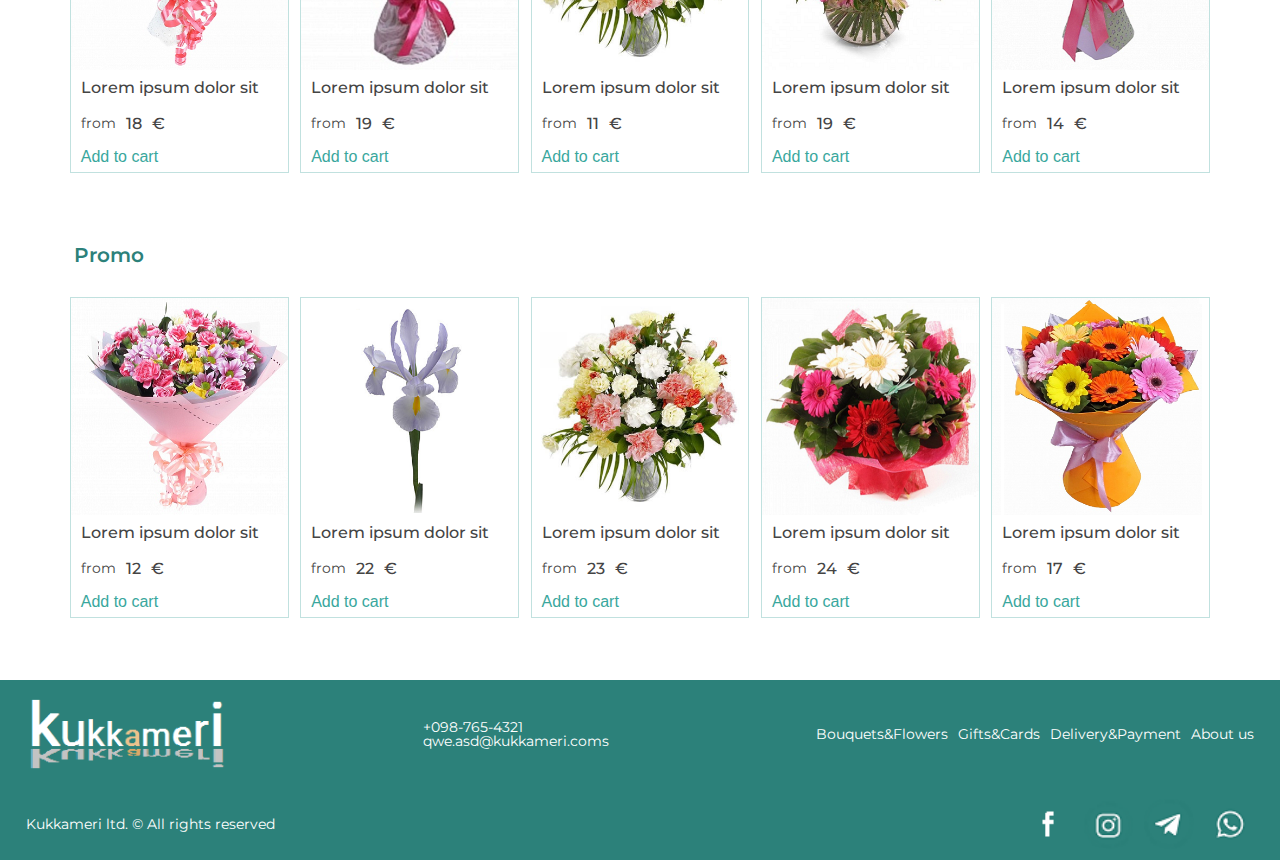
==== commit 1b17110e: "add cart and components" ====
--- a/index.html
+++ b/index.html
@@ -7,6 +7,7 @@
     <link rel="stylesheet" href="styles/home/home.css" />
     <script defer src="scripts/showSearch.js"></script>
     <script defer src="scripts/showMenu.js"></script>
+    <script src="scripts/toCart.js"></script>
   </head>
   <body>
     <div class="wrapper">
@@ -14,18 +15,24 @@
         <header class="header">
           <section class="header-top">
             <div class="logo-box">
-              <img
-                class="logo"
-                src="assets/logo/logo-prime-oth.png"
-                alt="logo"
-              />
+              <a class="logo" href="index.html">
+                <img
+                  class="logo"
+                  src="assets/logo/logo-prime-oth.png"
+                  alt="logo"
+                />
+              </a>
             </div>
             <div class="menu-box">
               <div class="menu-box__block">
-                <a class="menu-item" href="#">Bouquets&Flowers</a>
-                <a class="menu-item" href="#">Gifts&Cards</a>
-                <a class="menu-item" href="#">Delivery&Payment</a>
-                <a class="menu-item" href="#">About us</a>
+                <a class="menu-item" href="pages/catalog.html"
+                  >Bouquets&Flowers</a
+                >
+                <a class="menu-item" href="pages/catalog.html">Gifts&Cards</a>
+                <a class="menu-item" href="pages/terms.html"
+                  >Delivery&Payment</a
+                >
+                <a class="menu-item" href="pages/about.html">About us</a>
               </div>
             </div>
             <div class="menu-mini-box">
@@ -34,7 +41,7 @@
                 type="button"
                 onclick="menuOpen();"
               >
-                <img src="assets/icons/burger24.png" alt="menu" />
+                <img src="assets/icons/burger24-2.png" alt="menu" />
               </button>
               <div class="menu-mini">
                 <div class="menu-mini-close">
@@ -42,10 +49,14 @@
                     &#10006;
                   </button>
                 </div>
-                <a class="menu-item" href="#">Bouquets&Flowers</a>
-                <a class="menu-item" href="#">Gifts&Cards</a>
-                <a class="menu-item" href="#">Delivery&Payment</a>
-                <a class="menu-item" href="#">About us</a>
+                <a class="menu-item" href="pages/catalog.html"
+                  >Bouquets&Flowers</a
+                >
+                <a class="menu-item" href="pages/catalog.html">Gifts&Cards</a>
+                <a class="menu-item" href="pages/terms.html"
+                  >Delivery&Payment</a
+                >
+                <a class="menu-item" href="pages/about.html">About us</a>
               </div>
             </div>
             <div class="services-box">
@@ -65,7 +76,12 @@
                   </button>
                 </div>
                 <div class="cart-box">
-                  <button class="service-button" type="button" id="btnCart">
+                  <button
+                    class="service-button"
+                    type="button"
+                    id="btnCart"
+                    onclick="toCart();"
+                  >
                     <img src="assets/icons/cart24.png" alt="cart" />
                   </button>
                 </div>
@@ -131,7 +147,9 @@
                   <img src="assets/catalog/item-1.png" alt="photo" />
                 </div>
                 <div class="product-info" data-id="1">
-                  <a class="product-title" href="#">Lorem ipsum dolor sit</a>
+                  <a class="product-title" href="pages/product.html"
+                    >Lorem ipsum dolor sit</a
+                  >
                   <div class="product-price-box">
                     <p class="price-text">from</p>
                     <p class="price-value">12</p>
@@ -387,7 +405,9 @@
       <footer class="footer">
         <section class="footer-top">
           <div class="footer-logo">
-            <img src="assets/logo/logo-white-oth.png" alt="logo" />
+            <a href="index.html">
+              <img src="assets/logo/logo-white-oth.png" alt="logo" />
+            </a>
           </div>
           <div class="footer-contacts">
             <p class="contact">+098-765-4321</p>
@@ -395,10 +415,12 @@
           </div>
           <div class="footer-menu">
             <div class="menu-box">
-              <a class="menu-item" href="#">Bouquets&Flowers</a>
-              <a class="menu-item" href="#">Gifts&Cards</a>
-              <a class="menu-item" href="#">Delivery&Payment</a>
-              <a class="menu-item" href="#">About us</a>
+              <a class="menu-item" href="pages/catalog.html"
+                >Bouquets&Flowers</a
+              >
+              <a class="menu-item" href="pages/catalog.html">Gifts&Cards</a>
+              <a class="menu-item" href="pages/terms.html">Delivery&Payment</a>
+              <a class="menu-item" href="pages/about.html">About us</a>
             </div>
           </div>
         </section>
@@ -414,13 +436,13 @@
                 ><img src="assets/icons/socials/facebook36.png" alt="fb"
               /></a>
               <a class="social-item" href="#"
-                ><img src="assets/icons/socials/instagram36.png" alt="fb"
+                ><img src="assets/icons/socials/instagram36.png" alt="ins"
               /></a>
               <a class="social-item" href="#"
-                ><img src="assets/icons/socials/telegram36.png" alt="fb"
+                ><img src="assets/icons/socials/telegram36.png" alt="tel"
               /></a>
               <a class="social-item" href="#"
-                ><img src="assets/icons/socials/whatsapp36.png" alt="fb"
+                ><img src="assets/icons/socials/whatsapp36-2.png" alt="wa"
               /></a>
             </div>
           </div>
--- a/styles/home/home.css
+++ b/styles/home/home.css
@@ -12,28 +12,7 @@
   color: #444444;
 }
 
-.wrapper {
-  margin: 0 auto;
-  width: 100%;
-  height: auto;
-  display: flex;
-  flex-direction: column;
-  justify-content: center;
-  box-sizing: border-box;
-  justify-content: space-between;
-}
-.wrapper .top {
-  margin: 0 auto;
-  width: 100%;
-  height: auto;
-  display: flex;
-  flex-direction: column;
-  justify-content: center;
-  box-sizing: border-box;
-  justify-content: space-between;
-  flex-grow: 1;
-}
-.wrapper .top .header {
+.header {
   margin: 0 auto;
   width: 100%;
   height: 15vh;
@@ -43,7 +22,7 @@
   box-sizing: border-box;
   justify-content: space-between;
 }
-.wrapper .top .header .header-top {
+.header .header-top {
   margin: 0 auto;
   width: 100%;
   height: 9vh;
@@ -52,22 +31,23 @@
   box-sizing: border-box;
   justify-content: space-between;
 }
-.wrapper .top .header .header-top .logo-box {
-  margin: auto;
-  width: 20%;
-  height: 70%;
+.header .header-top .logo-box {
+  margin: auto;
+  width: -moz-fit-content;
+  width: fit-content;
+  height: 80%;
   display: flex;
   flex-direction: column;
   justify-content: center;
   box-sizing: border-box;
   align-items: start;
 }
-.wrapper .top .header .header-top .logo-box .logo {
+.header .header-top .logo-box .logo {
   margin: 0 auto;
   width: auto;
   height: 100%;
 }
-.wrapper .top .header .header-top .menu-box {
+.header .header-top .menu-box {
   margin: auto;
   width: 60%;
   height: 70%;
@@ -77,19 +57,19 @@
   box-sizing: border-box;
 }
 @media only screen and (max-width: 1023px) {
-  .wrapper .top .header .header-top .menu-box {
+  .header .header-top .menu-box {
     display: none;
   }
 }
-.wrapper .top .header .header-top .menu-box__block {
-  margin: 0 auto;
-  width: 100%;
-  height: 100%;
-  display: flex;
-  justify-content: center;
-  box-sizing: border-box;
-}
-.wrapper .top .header .header-top .menu-box__block .menu-item {
+.header .header-top .menu-box__block {
+  margin: 0 auto;
+  width: 100%;
+  height: 100%;
+  display: flex;
+  justify-content: center;
+  box-sizing: border-box;
+}
+.header .header-top .menu-box__block .menu-item {
   margin: auto;
   width: -moz-fit-content;
   width: fit-content;
@@ -100,10 +80,10 @@
   letter-spacing: 0%;
   color: #2c817a;
 }
-.wrapper .top .header .header-top .menu-box__block .menu-item:hover {
+.header .header-top .menu-box__block .menu-item:hover {
   color: #ecc28d;
 }
-.wrapper .top .header .header-top .menu-mini-box {
+.header .header-top .menu-mini-box {
   margin: auto;
   width: auto;
   height: auto;
@@ -114,11 +94,11 @@
   position: relative;
 }
 @media only screen and (min-width: 1024px) {
-  .wrapper .top .header .header-top .menu-mini-box {
+  .header .header-top .menu-mini-box {
     display: none;
   }
 }
-.wrapper .top .header .header-top .menu-mini-box .menu-mini-button {
+.header .header-top .menu-mini-box .menu-mini-button {
   width: -moz-fit-content;
   width: fit-content;
   height: 70%;
@@ -127,7 +107,7 @@
   outline: none;
   cursor: pointer;
 }
-.wrapper .top .header .header-top .menu-mini-box .menu-mini {
+.header .header-top .menu-mini-box .menu-mini {
   margin: 0 auto;
   padding: 10px;
   width: 50vw;
@@ -145,14 +125,14 @@
   background-color: rgba(57, 167, 157, 0.9);
   z-index: 99;
 }
-.wrapper .top .header .header-top .menu-mini-box .menu-mini .menu-mini-close {
+.header .header-top .menu-mini-box .menu-mini .menu-mini-close {
   width: 100%;
   display: flex;
   justify-content: center;
   box-sizing: border-box;
   justify-content: flex-end;
 }
-.wrapper .top .header .header-top .menu-mini-box .menu-mini .menu-mini-close .close-button {
+.header .header-top .menu-mini-box .menu-mini .menu-mini-close .close-button {
   width: -moz-fit-content;
   width: fit-content;
   font-size: 16px;
@@ -166,6 +146,537 @@
   outline: none;
   cursor: pointer;
 }
+.header .header-top .menu-mini-box .menu-mini .menu-item {
+  margin: 0;
+  width: -moz-fit-content;
+  width: fit-content;
+  text-decoration: none;
+  font-size: 16px;
+  font-weight: 500;
+  line-height: 16px;
+  letter-spacing: 0%;
+  color: white;
+}
+.header .header-top .menu-mini-box .menu-mini .menu-item:hover {
+  color: #ecc28d;
+}
+.header .header-top .menu-mini-box .menu-mini-box:hover .menu-mini {
+  display: flex;
+}
+.header .header-top .services-box {
+  margin: auto;
+  width: -moz-fit-content;
+  width: fit-content;
+  height: 70%;
+  display: flex;
+  flex-direction: column;
+  justify-content: center;
+  box-sizing: border-box;
+}
+.header .header-top .services-box__block {
+  margin: 0 auto;
+  width: 100%;
+  height: 100%;
+  display: flex;
+  justify-content: center;
+  box-sizing: border-box;
+  justify-content: flex-end;
+}
+.header .header-top .services-box__block .search-box,
+.header .header-top .services-box__block .user-box,
+.header .header-top .services-box__block .cart-box {
+  margin: auto 0;
+  margin-left: 2%;
+  width: auto;
+  height: 100%;
+  display: flex;
+  flex-direction: column;
+  justify-content: center;
+  box-sizing: border-box;
+}
+.header .header-top .services-box__block .search-box .service-button,
+.header .header-top .services-box__block .user-box .service-button,
+.header .header-top .services-box__block .cart-box .service-button {
+  margin: auto;
+  height: 100%;
+  background: none;
+  border: 1px solid white;
+  outline: none;
+  display: flex;
+  flex-direction: column;
+  justify-content: center;
+  box-sizing: border-box;
+  cursor: pointer;
+}
+.header .header-top .services-box__block .search-box .service-button img,
+.header .header-top .services-box__block .user-box .service-button img,
+.header .header-top .services-box__block .cart-box .service-button img {
+  margin: auto;
+  width: auto;
+  height: -moz-fit-content;
+  height: fit-content;
+  padding: 5px;
+}
+.header .header-top .services-box__block .search-box .service-button:focus,
+.header .header-top .services-box__block .user-box .service-button:focus,
+.header .header-top .services-box__block .cart-box .service-button:focus {
+  border: 1px solid #39a79d;
+  border-radius: 5px;
+  box-sizing: border-box;
+}
+.header .header-bottom {
+  margin: 0 auto;
+  width: 100%;
+  height: 9vh;
+  display: flex;
+  flex-direction: column;
+  justify-content: center;
+  box-sizing: border-box;
+  background-color: #39a79d;
+}
+.header .header-bottom .search-input-box {
+  margin: 0 auto;
+  width: 60%;
+  height: 70%;
+  display: flex;
+  justify-content: center;
+  box-sizing: border-box;
+  display: none;
+}
+@media only screen and (max-width: 1023px) {
+  .header .header-bottom .search-input-box {
+    width: 80%;
+  }
+}
+.header .header-bottom .search-input-box .search-input {
+  padding-left: 10px;
+  width: 90%;
+  height: 100%;
+  border: none;
+  outline: #383838;
+  font-size: 14px;
+  font-weight: 400;
+  line-height: 14px;
+  letter-spacing: 0%;
+  color: #444444;
+}
+@media only screen and (max-width: 1023px) {
+  .header .header-bottom .search-input-box .search-input {
+    width: 80%;
+  }
+}
+.header .header-bottom .search-input-box .search-input::-moz-placeholder {
+  font-size: 14px;
+  font-weight: 400;
+  line-height: 14px;
+  letter-spacing: 0%;
+  color: #c1e1df;
+}
+.header .header-bottom .search-input-box .search-input::placeholder {
+  font-size: 14px;
+  font-weight: 400;
+  line-height: 14px;
+  letter-spacing: 0%;
+  color: #c1e1df;
+}
+.header .header-bottom .search-input-box .search-button {
+  width: 5%;
+  height: 100%;
+  border: none;
+  outline: none;
+  background-color: #515151;
+  font-size: 16px;
+  font-weight: 400;
+  line-height: 16px;
+  letter-spacing: 0%;
+  color: white;
+}
+@media only screen and (max-width: 1023px) {
+  .header .header-bottom .search-input-box .search-button {
+    width: 10%;
+  }
+}
+.header .header-bottom .search-input-box .search-close {
+  width: 5%;
+  height: 100%;
+  border: none;
+  outline: none;
+  background-color: #515151;
+  font-size: 16px;
+  font-weight: 400;
+  line-height: 16px;
+  letter-spacing: 0%;
+  color: #dca968;
+}
+@media only screen and (max-width: 1023px) {
+  .header .header-bottom .search-input-box .search-close {
+    width: 10%;
+  }
+}
+
+@font-face {
+  font-family: Montserrat;
+  src: url(../../assets/font/Montserrat-VariableFont_wght.ttf);
+}
+* {
+  margin: 0;
+  padding: 0;
+}
+
+body {
+  font-family: Montserrat;
+  color: #444444;
+}
+
+.footer {
+  margin: 0 auto;
+  width: 100%;
+  height: 20vh;
+  display: flex;
+  flex-direction: column;
+  justify-content: center;
+  box-sizing: border-box;
+  justify-content: space-between;
+  background-color: #2c817a;
+}
+@media only screen and (max-width: 1023px) {
+  .footer {
+    height: 30vh;
+  }
+}
+.footer .footer-top {
+  margin: 0 auto;
+  padding-left: 2%;
+  padding-right: 2%;
+  width: 100%;
+  height: 60%;
+  display: flex;
+  justify-content: center;
+  box-sizing: border-box;
+  justify-content: space-between;
+}
+@media only screen and (max-width: 1023px) {
+  .footer .footer-top {
+    display: flex;
+    flex-direction: column;
+    justify-content: center;
+    box-sizing: border-box;
+  }
+}
+.footer .footer-top .footer-logo {
+  margin: auto 0;
+  width: -moz-fit-content;
+  width: fit-content;
+  height: 70%;
+  display: flex;
+  flex-direction: column;
+  justify-content: center;
+  box-sizing: border-box;
+}
+@media only screen and (max-width: 1023px) {
+  .footer .footer-top .footer-logo {
+    height: 30%;
+  }
+}
+.footer .footer-top .footer-logo a {
+  margin: auto;
+  height: 100%;
+}
+.footer .footer-top .footer-logo a img {
+  margin: auto;
+  height: 100%;
+}
+.footer .footer-top .footer-contacts {
+  margin: auto 0;
+  width: -moz-fit-content;
+  width: fit-content;
+  height: 70%;
+  display: flex;
+  flex-direction: column;
+  justify-content: center;
+  box-sizing: border-box;
+}
+.footer .footer-top .footer-contacts .contact {
+  font-size: 14px;
+  font-weight: 400;
+  line-height: 14px;
+  letter-spacing: 0%;
+  color: white;
+}
+.footer .footer-top .footer-menu {
+  margin: auto 0;
+  width: -moz-fit-content;
+  width: fit-content;
+  height: 70%;
+  display: flex;
+  flex-direction: column;
+  justify-content: center;
+  box-sizing: border-box;
+}
+.footer .footer-top .footer-menu .menu-box {
+  margin: auto 0;
+  height: 70%;
+  display: flex;
+  justify-content: center;
+  box-sizing: border-box;
+  justify-content: flex-end;
+  flex-wrap: wrap;
+}
+.footer .footer-top .footer-menu .menu-box .menu-item {
+  margin: auto;
+  margin-left: 10px;
+  text-decoration: none;
+  font-size: 14px;
+  font-weight: 400;
+  line-height: 14px;
+  letter-spacing: 0%;
+  color: white;
+}
+.footer .footer-top .footer-menu .menu-box .menu-item:hover {
+  color: #d39341;
+}
+.footer .footer-bottom {
+  margin: 0 auto;
+  padding-left: 2%;
+  padding-right: 2%;
+  width: 100%;
+  height: 40%;
+  display: flex;
+  justify-content: center;
+  box-sizing: border-box;
+  justify-content: space-between;
+}
+@media only screen and (max-width: 1023px) {
+  .footer .footer-bottom {
+    display: flex;
+    flex-direction: column;
+    justify-content: center;
+    box-sizing: border-box;
+  }
+}
+.footer .footer-bottom .footer-rights {
+  margin: auto 0;
+  width: -moz-fit-content;
+  width: fit-content;
+  height: 70%;
+  display: flex;
+  flex-direction: column;
+  justify-content: center;
+  box-sizing: border-box;
+}
+@media only screen and (max-width: 1023px) {
+  .footer .footer-bottom .footer-rights {
+    height: 30%;
+  }
+}
+.footer .footer-bottom .footer-rights .rights {
+  font-size: 14px;
+  font-weight: 400;
+  line-height: 14px;
+  letter-spacing: 0%;
+  color: white;
+}
+.footer .footer-bottom .footer-socials {
+  margin: auto 0;
+  width: -moz-fit-content;
+  width: fit-content;
+  height: 70%;
+  display: flex;
+  flex-direction: column;
+  justify-content: center;
+  box-sizing: border-box;
+}
+@media only screen and (max-width: 1023px) {
+  .footer .footer-bottom .footer-socials {
+    height: 40%;
+  }
+}
+.footer .footer-bottom .footer-socials .socials {
+  margin: auto;
+  height: 100%;
+  display: flex;
+  justify-content: center;
+  box-sizing: border-box;
+  justify-content: flex-end;
+  flex-wrap: wrap;
+}
+.footer .footer-bottom .footer-socials .socials .social-item {
+  margin-left: 10px;
+  height: 100%;
+}
+.footer .footer-bottom .footer-socials .socials .social-item img {
+  height: inherit;
+}
+
+@font-face {
+  font-family: Montserrat;
+  src: url(../../assets/font/Montserrat-VariableFont_wght.ttf);
+}
+* {
+  margin: 0;
+  padding: 0;
+}
+
+body {
+  font-family: Montserrat;
+  color: #444444;
+}
+
+.wrapper {
+  margin: 0 auto;
+  width: 100%;
+  height: auto;
+  display: flex;
+  flex-direction: column;
+  justify-content: center;
+  box-sizing: border-box;
+  justify-content: space-between;
+}
+.wrapper .top {
+  margin: 0 auto;
+  width: 100%;
+  height: auto;
+  display: flex;
+  flex-direction: column;
+  justify-content: center;
+  box-sizing: border-box;
+  justify-content: space-between;
+  flex-grow: 1;
+}
+.wrapper .top .header {
+  margin: 0 auto;
+  width: 100%;
+  height: 15vh;
+  display: flex;
+  flex-direction: column;
+  justify-content: center;
+  box-sizing: border-box;
+  justify-content: space-between;
+}
+.wrapper .top .header .header-top {
+  margin: 0 auto;
+  width: 100%;
+  height: 9vh;
+  display: flex;
+  justify-content: center;
+  box-sizing: border-box;
+  justify-content: space-between;
+}
+.wrapper .top .header .header-top .logo-box {
+  margin: auto;
+  width: -moz-fit-content;
+  width: fit-content;
+  height: 80%;
+  display: flex;
+  flex-direction: column;
+  justify-content: center;
+  box-sizing: border-box;
+  align-items: start;
+}
+.wrapper .top .header .header-top .logo-box .logo {
+  margin: 0 auto;
+  width: auto;
+  height: 100%;
+}
+.wrapper .top .header .header-top .menu-box {
+  margin: auto;
+  width: 60%;
+  height: 70%;
+  display: flex;
+  flex-direction: column;
+  justify-content: center;
+  box-sizing: border-box;
+}
+@media only screen and (max-width: 1023px) {
+  .wrapper .top .header .header-top .menu-box {
+    display: none;
+  }
+}
+.wrapper .top .header .header-top .menu-box__block {
+  margin: 0 auto;
+  width: 100%;
+  height: 100%;
+  display: flex;
+  justify-content: center;
+  box-sizing: border-box;
+}
+.wrapper .top .header .header-top .menu-box__block .menu-item {
+  margin: auto;
+  width: -moz-fit-content;
+  width: fit-content;
+  text-decoration: none;
+  font-size: 16px;
+  font-weight: 500;
+  line-height: 16px;
+  letter-spacing: 0%;
+  color: #2c817a;
+}
+.wrapper .top .header .header-top .menu-box__block .menu-item:hover {
+  color: #ecc28d;
+}
+.wrapper .top .header .header-top .menu-mini-box {
+  margin: auto;
+  width: auto;
+  height: auto;
+  display: flex;
+  flex-direction: column;
+  justify-content: center;
+  box-sizing: border-box;
+  position: relative;
+}
+@media only screen and (min-width: 1024px) {
+  .wrapper .top .header .header-top .menu-mini-box {
+    display: none;
+  }
+}
+.wrapper .top .header .header-top .menu-mini-box .menu-mini-button {
+  width: -moz-fit-content;
+  width: fit-content;
+  height: 70%;
+  background: none;
+  border: none;
+  outline: none;
+  cursor: pointer;
+}
+.wrapper .top .header .header-top .menu-mini-box .menu-mini {
+  margin: 0 auto;
+  padding: 10px;
+  width: 50vw;
+  min-height: 22.5vh;
+  position: absolute;
+  top: 7.2vh;
+  left: -5px;
+  float: left;
+  display: flex;
+  flex-direction: column;
+  justify-content: center;
+  box-sizing: border-box;
+  display: none;
+  justify-content: space-between;
+  background-color: rgba(57, 167, 157, 0.9);
+  z-index: 99;
+}
+.wrapper .top .header .header-top .menu-mini-box .menu-mini .menu-mini-close {
+  width: 100%;
+  display: flex;
+  justify-content: center;
+  box-sizing: border-box;
+  justify-content: flex-end;
+}
+.wrapper .top .header .header-top .menu-mini-box .menu-mini .menu-mini-close .close-button {
+  width: -moz-fit-content;
+  width: fit-content;
+  font-size: 16px;
+  font-weight: 500;
+  line-height: 16px;
+  letter-spacing: 0%;
+  color: #dca968;
+  text-align: right;
+  background: none;
+  border: none;
+  outline: none;
+  cursor: pointer;
+}
 .wrapper .top .header .header-top .menu-mini-box .menu-mini .menu-item {
   margin: 0;
   width: -moz-fit-content;
@@ -185,7 +696,8 @@
 }
 .wrapper .top .header .header-top .services-box {
   margin: auto;
-  width: 20%;
+  width: -moz-fit-content;
+  width: fit-content;
   height: 70%;
   display: flex;
   flex-direction: column;
@@ -225,6 +737,7 @@
   flex-direction: column;
   justify-content: center;
   box-sizing: border-box;
+  cursor: pointer;
 }
 .wrapper .top .header .header-top .services-box__block .search-box .service-button img,
 .wrapper .top .header .header-top .services-box__block .user-box .service-button img,
@@ -643,7 +1156,11 @@
     height: 30%;
   }
 }
-.wrapper .footer .footer-top .footer-logo img {
+.wrapper .footer .footer-top .footer-logo a {
+  margin: auto;
+  height: 100%;
+}
+.wrapper .footer .footer-top .footer-logo a img {
   margin: auto;
   height: 100%;
 }
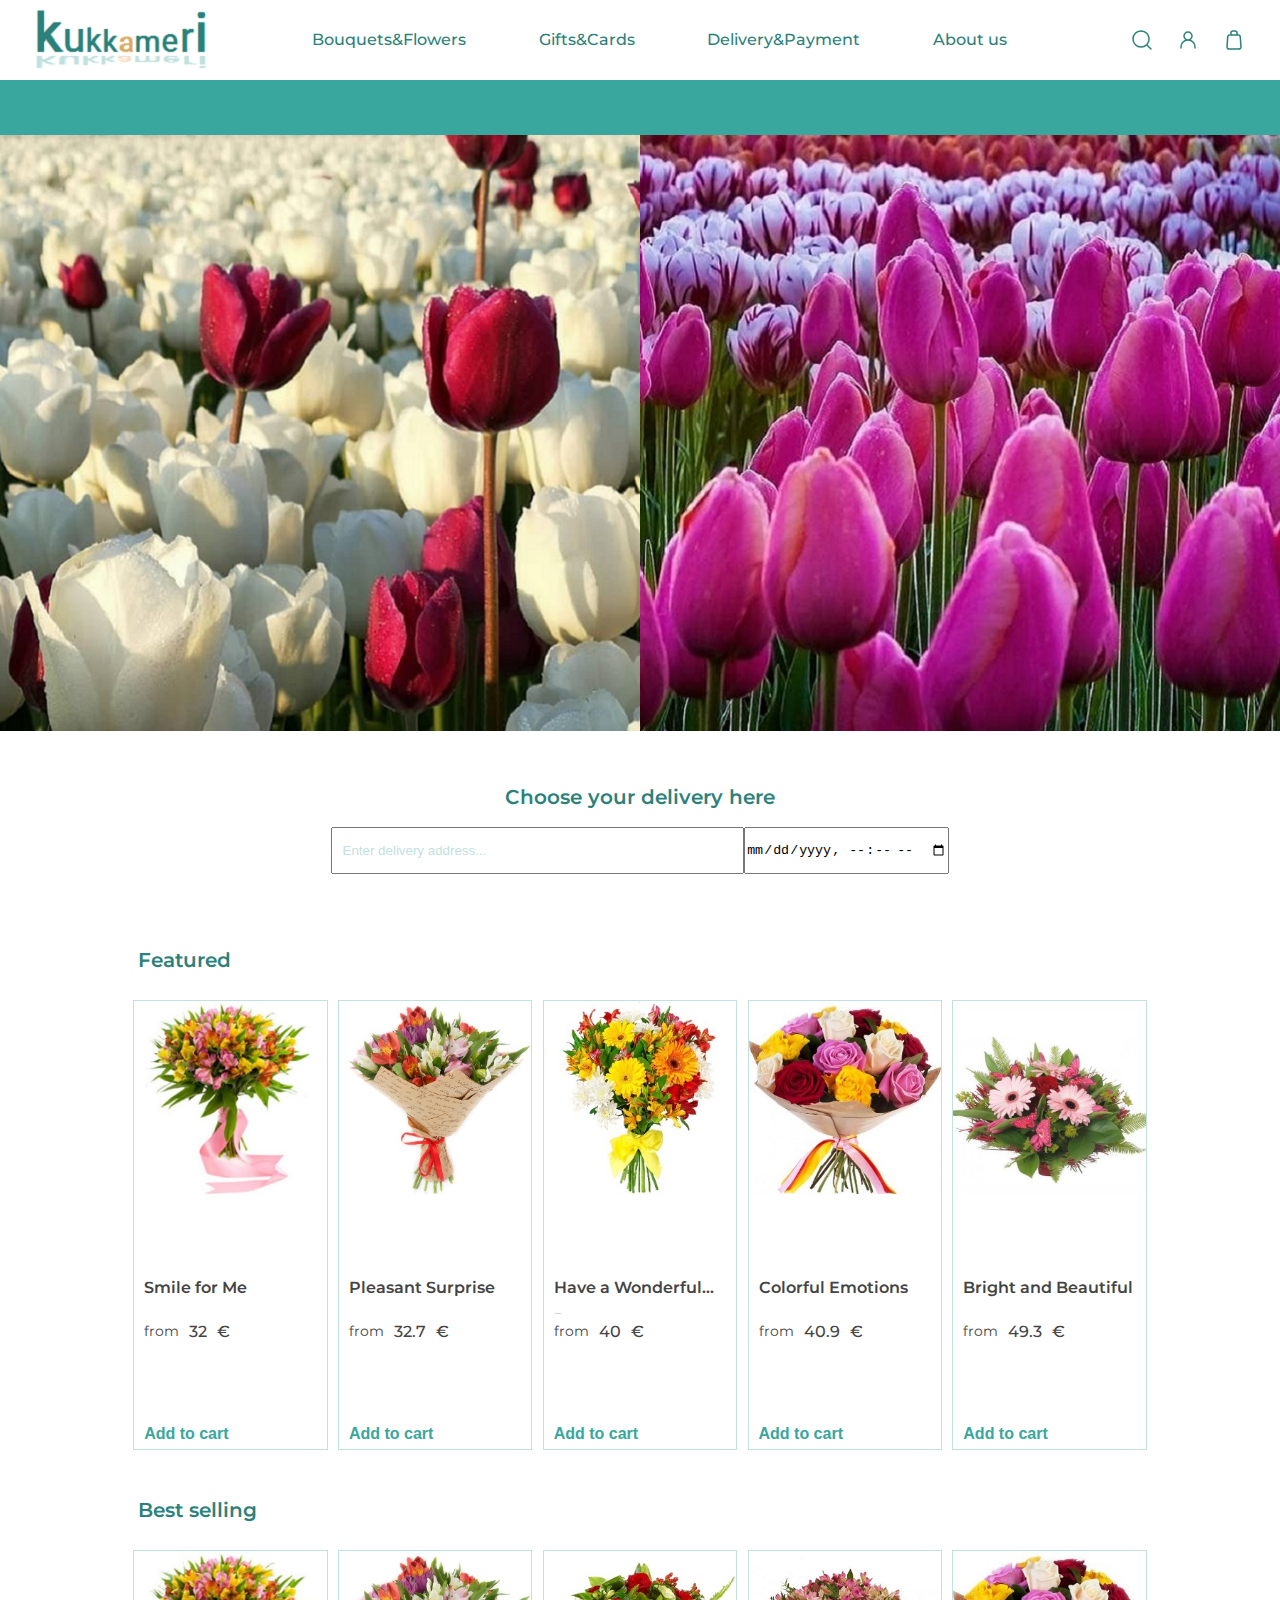
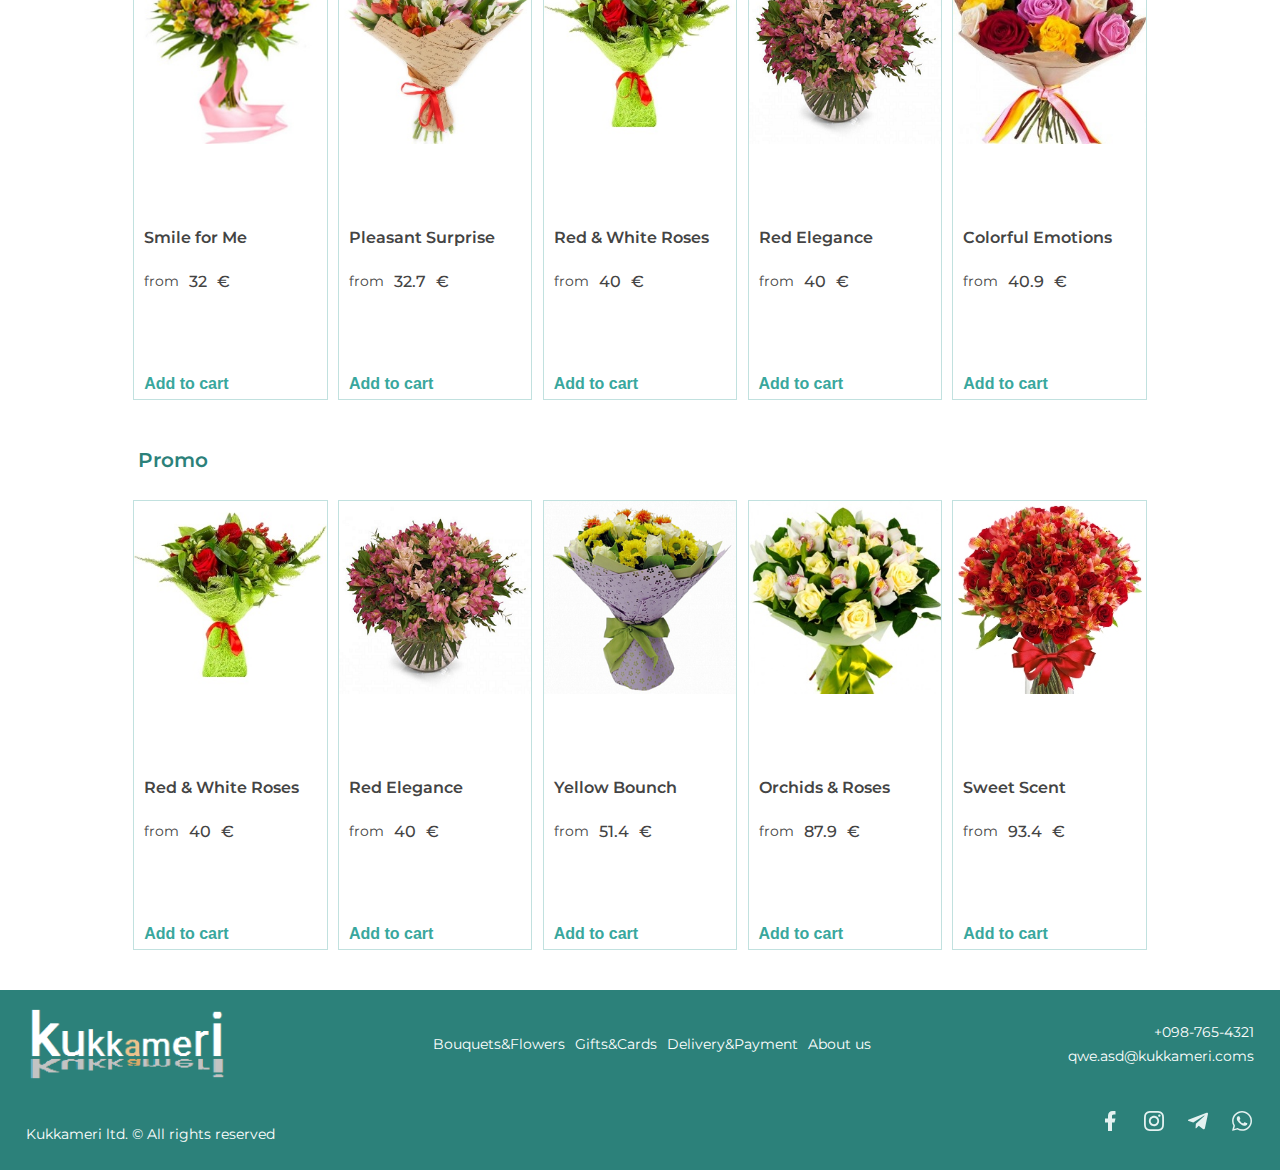
==== commit e4deded5: "add scripts and icons" ====
--- a/index.html
+++ b/index.html
@@ -5,6 +5,8 @@
     <meta name="viewport" content="width=device-width, initial-scale=1.0" />
     <title>Flowers</title>
     <link rel="stylesheet" href="styles/home/home.css" />
+    <script defer src="data/catalog.js"></script>
+    <script defer src="scripts/popularList.js"></script>
     <script defer src="scripts/showSearch.js"></script>
     <script defer src="scripts/showMenu.js"></script>
     <script src="scripts/toCart.js"></script>
@@ -67,12 +69,40 @@
                     type="button"
                     onclick="showSearch();"
                   >
-                    <img src="assets/icons/search24.png" alt="search" />
+                    <svg
+                      width="24"
+                      height="24"
+                      viewBox="0 0 24 24"
+                      fill="none"
+                      xmlns="http://www.w3.org/2000/svg"
+                    >
+                      <path
+                        d="M21 21L16.657 16.657M16.657 16.657C17.3998 15.9141 17.9891 15.0322 18.3912 14.0615C18.7932 13.0909 19.0002 12.0506 19.0002 11C19.0002 9.94939 18.7932 8.90908 18.3912 7.93845C17.9891 6.96782 17.3998 6.08588 16.657 5.34299C15.9141 4.6001 15.0321 4.01081 14.0615 3.60877C13.0909 3.20672 12.0506 2.99979 11 2.99979C9.94936 2.99979 8.90905 3.20672 7.93842 3.60877C6.96779 4.01081 6.08585 4.6001 5.34296 5.34299C3.84263 6.84332 2.99976 8.87821 2.99976 11C2.99976 13.1218 3.84263 15.1567 5.34296 16.657C6.84329 18.1573 8.87818 19.0002 11 19.0002C13.1217 19.0002 15.1566 18.1573 16.657 16.657Z"
+                        stroke="#2C817A"
+                        stroke-width="1.5"
+                        stroke-linecap="round"
+                        stroke-linejoin="round"
+                      />
+                    </svg>
                   </button>
                 </div>
                 <div class="user-box">
                   <button class="service-button" type="button" id="btnUser">
-                    <img src="assets/icons/user24.png" alt="user" />
+                    <svg
+                      width="24"
+                      height="24"
+                      viewBox="0 0 24 24"
+                      fill="none"
+                      xmlns="http://www.w3.org/2000/svg"
+                    >
+                      <path
+                        d="M5 20V19C5 17.1435 5.7375 15.363 7.05025 14.0503C8.36301 12.7375 10.1435 12 12 12M12 12C13.8565 12 15.637 12.7375 16.9497 14.0503C18.2625 15.363 19 17.1435 19 19V20M12 12C13.0609 12 14.0783 11.5786 14.8284 10.8284C15.5786 10.0783 16 9.06087 16 8C16 6.93913 15.5786 5.92172 14.8284 5.17157C14.0783 4.42143 13.0609 4 12 4C10.9391 4 9.92172 4.42143 9.17157 5.17157C8.42143 5.92172 8 6.93913 8 8C8 9.06087 8.42143 10.0783 9.17157 10.8284C9.92172 11.5786 10.9391 12 12 12Z"
+                        stroke="#2C817A"
+                        stroke-width="1.5"
+                        stroke-linecap="round"
+                        stroke-linejoin="round"
+                      />
+                    </svg>
                   </button>
                 </div>
                 <div class="cart-box">
@@ -82,7 +112,21 @@
                     id="btnCart"
                     onclick="toCart();"
                   >
-                    <img src="assets/icons/cart24.png" alt="cart" />
+                    <svg
+                      width="24"
+                      height="24"
+                      viewBox="0 0 24 24"
+                      fill="none"
+                      xmlns="http://www.w3.org/2000/svg"
+                    >
+                      <path
+                        d="M8.93499 7H7.77299C6.70099 7 5.81099 7.81 5.73499 8.858L5.00499 18.858C4.92099 20.015 5.85799 21 7.04299 21H16.957C18.142 21 19.079 20.015 18.995 18.858L18.265 8.858C18.189 7.81 17.299 7 16.227 7H15.065M8.93499 7V5C8.93499 3.895 9.84999 3 10.978 3H13.022C14.15 3 15.065 3.895 15.065 5V7M8.93499 7H15.065"
+                        stroke="#2C817A"
+                        stroke-width="1.5"
+                        stroke-linecap="round"
+                        stroke-linejoin="round"
+                      />
+                    </svg>
                   </button>
                 </div>
               </div>
@@ -142,7 +186,7 @@
               <p class="heading-prime">Featured</p>
             </div>
             <div class="featured__block">
-              <div class="product" data-id="1">
+              <!-- <div class="product" data-id="1">
                 <div class="product-image" data-id="1">
                   <img src="assets/catalog/item-1.png" alt="photo" />
                 </div>
@@ -223,7 +267,7 @@
                 <div class="product-button" data-id="5">
                   <button class="to-cart" type="button">Add to cart</button>
                 </div>
-              </div>
+              </div> -->
             </div>
           </section>
           <section class="best-selling">
@@ -231,7 +275,7 @@
               <p class="heading-prime">Best selling</p>
             </div>
             <div class="best-selling__block">
-              <div class="product" data-id="6">
+              <!-- <div class="product" data-id="6">
                 <div class="product-image" data-id="6">
                   <img src="assets/catalog/item-6.png" alt="photo" />
                 </div>
@@ -310,7 +354,7 @@
                 <div class="product-button" data-id="10">
                   <button class="to-cart" type="button">Add to cart</button>
                 </div>
-              </div>
+              </div> -->
             </div>
           </section>
           <section class="promo">
@@ -318,7 +362,7 @@
               <p class="heading-prime">Promo</p>
             </div>
             <div class="promo__block">
-              <div class="product" data-id="11">
+              <!-- <div class="product" data-id="11">
                 <div class="product-image" data-id="11">
                   <img src="assets/catalog/item-11.png" alt="photo" />
                 </div>
@@ -333,71 +377,7 @@
                 <div class="product-button" data-id="11">
                   <button class="to-cart" type="button">Add to cart</button>
                 </div>
-              </div>
-              <div class="product" data-id="12">
-                <div class="product-image" data-id="12">
-                  <img src="assets/catalog/item-12.png" alt="photo" />
-                </div>
-                <div class="product-info" data-id="12">
-                  <a class="product-title" href="#">Lorem ipsum dolor sit</a>
-                  <div class="product-price-box">
-                    <p class="price-text">from</p>
-                    <p class="price-value">22</p>
-                    <p class="price-currency">&euro;</p>
-                  </div>
-                </div>
-                <div class="product-button" data-id="12">
-                  <button class="to-cart" type="button">Add to cart</button>
-                </div>
-              </div>
-              <div class="product" data-id="13">
-                <div class="product-image" data-id="13">
-                  <img src="assets/catalog/item-13.png" alt="photo" />
-                </div>
-                <div class="product-info" data-id="13">
-                  <a class="product-title" href="#">Lorem ipsum dolor sit</a>
-                  <div class="product-price-box">
-                    <p class="price-text">from</p>
-                    <p class="price-value">23</p>
-                    <p class="price-currency">&euro;</p>
-                  </div>
-                </div>
-                <div class="product-button" data-id="13">
-                  <button class="to-cart" type="button">Add to cart</button>
-                </div>
-              </div>
-              <div class="product" data-id="14">
-                <div class="product-image" data-id="14">
-                  <img src="assets/catalog/item-14.png" alt="photo" />
-                </div>
-                <div class="product-info" data-id="14">
-                  <a class="product-title" href="#">Lorem ipsum dolor sit</a>
-                  <div class="product-price-box">
-                    <p class="price-text">from</p>
-                    <p class="price-value">24</p>
-                    <p class="price-currency">&euro;</p>
-                  </div>
-                </div>
-                <div class="product-button" data-id="14">
-                  <button class="to-cart" type="button">Add to cart</button>
-                </div>
-              </div>
-              <div class="product" data-id="15">
-                <div class="product-image" data-id="15">
-                  <img src="assets/catalog/item-15.png" alt="photo" />
-                </div>
-                <div class="product-info" data-id="15">
-                  <a class="product-title" href="#">Lorem ipsum dolor sit</a>
-                  <div class="product-price-box">
-                    <p class="price-text">from</p>
-                    <p class="price-value">17</p>
-                    <p class="price-currency">&euro;</p>
-                  </div>
-                </div>
-                <div class="product-button" data-id="15">
-                  <button class="to-cart" type="button">Add to cart</button>
-                </div>
-              </div>
+              </div> -->
             </div>
           </section>
         </main>
@@ -405,23 +385,25 @@
       <footer class="footer">
         <section class="footer-top">
           <div class="footer-logo">
-            <a href="index.html">
+            <a href="../index.html">
               <img src="assets/logo/logo-white-oth.png" alt="logo" />
             </a>
+          </div>
+          <div class="footer-menu">
+            <div class="menu-box">
+              <a class="menu-item" href="../pages/catalog.html"
+                >Bouquets&Flowers</a
+              >
+              <a class="menu-item" href="../pages/catalog.html">Gifts&Cards</a>
+              <a class="menu-item" href="../pages/terms.html"
+                >Delivery&Payment</a
+              >
+              <a class="menu-item" href="../pages/about.html">About us</a>
+            </div>
           </div>
           <div class="footer-contacts">
             <p class="contact">+098-765-4321</p>
             <p class="contact">qwe.asd@kukkameri.coms</p>
-          </div>
-          <div class="footer-menu">
-            <div class="menu-box">
-              <a class="menu-item" href="pages/catalog.html"
-                >Bouquets&Flowers</a
-              >
-              <a class="menu-item" href="pages/catalog.html">Gifts&Cards</a>
-              <a class="menu-item" href="pages/terms.html">Delivery&Payment</a>
-              <a class="menu-item" href="pages/about.html">About us</a>
-            </div>
           </div>
         </section>
         <section class="footer-bottom">
@@ -432,18 +414,70 @@
           </div>
           <div class="footer-socials">
             <div class="socials">
-              <a class="social-item" href="#"
-                ><img src="assets/icons/socials/facebook36.png" alt="fb"
-              /></a>
-              <a class="social-item" href="#"
-                ><img src="assets/icons/socials/instagram36.png" alt="ins"
-              /></a>
-              <a class="social-item" href="#"
-                ><img src="assets/icons/socials/telegram36.png" alt="tel"
-              /></a>
-              <a class="social-item" href="#"
-                ><img src="assets/icons/socials/whatsapp36-2.png" alt="wa"
-              /></a>
+              <a class="social-item" href="#">
+                <svg
+                  width="24"
+                  height="24"
+                  viewBox="0 0 24 24"
+                  fill="none"
+                  xmlns="http://www.w3.org/2000/svg"
+                >
+                  <path
+                    d="M14 13.5H16.5L17.5 9.5H14V7.5C14 6.47 14 5.5 16 5.5H17.5V2.14C17.174 2.097 15.943 2 14.643 2C11.928 2 10 3.657 10 6.7V9.5H7V13.5H10V22H14V13.5Z"
+                    fill="#E4F2F1"
+                  />
+                </svg>
+              </a>
+              <a class="social-item" href="#">
+                <svg
+                  width="24"
+                  height="24"
+                  viewBox="0 0 24 24"
+                  fill="none"
+                  xmlns="http://www.w3.org/2000/svg"
+                >
+                  <path
+                    fill-rule="evenodd"
+                    clip-rule="evenodd"
+                    d="M12 2C9.284 2 8.944 2.012 7.877 2.06C6.813 2.109 6.086 2.278 5.45 2.525C4.78247 2.77582 4.17773 3.16931 3.678 3.678C3.16931 4.17773 2.77582 4.78247 2.525 5.45C2.278 6.086 2.109 6.813 2.06 7.877C2.011 8.944 2 9.284 2 12C2 14.716 2.011 15.056 2.06 16.123C2.109 17.187 2.278 17.914 2.525 18.55C2.77582 19.2175 3.16931 19.8223 3.678 20.322C4.17773 20.8307 4.78247 21.2242 5.45 21.475C6.086 21.722 6.813 21.891 7.877 21.94C8.944 21.988 9.284 22 12 22C14.716 22 15.056 21.988 16.123 21.94C17.187 21.891 17.914 21.722 18.55 21.475C19.2175 21.2242 19.8223 20.8307 20.322 20.322C20.8307 19.8223 21.2242 19.2175 21.475 18.55C21.722 17.914 21.891 17.187 21.94 16.123C21.988 15.056 22 14.716 22 12C22 9.284 21.988 8.944 21.94 7.877C21.891 6.813 21.722 6.086 21.475 5.45C21.2242 4.78247 20.8307 4.17773 20.322 3.678C19.8223 3.16931 19.2175 2.77582 18.55 2.525C17.914 2.278 17.187 2.109 16.123 2.06C15.056 2.012 14.716 2 12 2ZM12 3.802C14.67 3.802 14.986 3.812 16.04 3.86C17.016 3.905 17.545 4.067 17.898 4.204C18.364 4.386 18.698 4.603 19.048 4.952C19.398 5.302 19.614 5.636 19.796 6.102C19.932 6.455 20.096 6.984 20.14 7.959C20.188 9.014 20.198 9.329 20.198 12C20.198 14.67 20.188 14.986 20.14 16.04C20.095 17.016 19.932 17.545 19.796 17.898C19.6357 18.3324 19.3801 18.7253 19.048 19.048C18.698 19.398 18.364 19.614 17.898 19.796C17.545 19.932 17.016 20.096 16.041 20.14C14.987 20.188 14.671 20.198 12 20.198C9.33 20.198 9.013 20.188 7.96 20.14C6.984 20.095 6.455 19.932 6.102 19.796C5.66762 19.6357 5.27466 19.3801 4.952 19.048C4.61991 18.7253 4.36432 18.3324 4.204 17.898C4.067 17.545 3.904 17.016 3.86 16.041C3.812 14.986 3.802 14.671 3.802 12C3.802 9.33 3.812 9.014 3.86 7.96C3.905 6.984 4.067 6.455 4.204 6.102C4.386 5.636 4.603 5.302 4.952 4.952C5.302 4.602 5.636 4.386 6.102 4.204C6.455 4.067 6.984 3.904 7.959 3.86C9.014 3.812 9.329 3.802 12 3.802ZM12 15.333C11.116 15.333 10.2683 14.9818 9.64321 14.3568C9.01815 13.7317 8.667 12.884 8.667 12C8.667 11.116 9.01815 10.2683 9.64321 9.64321C10.2683 9.01815 11.116 8.667 12 8.667C12.884 8.667 13.7317 9.01815 14.3568 9.64321C14.9818 10.2683 15.333 11.116 15.333 12C15.333 12.884 14.9818 13.7317 14.3568 14.3568C13.7317 14.9818 12.884 15.333 12 15.333ZM12 6.865C11.3257 6.865 10.6579 6.99782 10.0349 7.25588C9.41191 7.51394 8.84584 7.89218 8.36901 8.36901C7.89218 8.84584 7.51394 9.41191 7.25588 10.0349C6.99782 10.6579 6.865 11.3257 6.865 12C6.865 12.6743 6.99782 13.3421 7.25588 13.9651C7.51394 14.5881 7.89218 15.1542 8.36901 15.631C8.84584 16.1078 9.41191 16.4861 10.0349 16.7441C10.6579 17.0022 11.3257 17.135 12 17.135C13.3619 17.135 14.668 16.594 15.631 15.631C16.594 14.668 17.135 13.3619 17.135 12C17.135 10.6381 16.594 9.33201 15.631 8.36901C14.668 7.40601 13.3619 6.865 12 6.865ZM18.538 6.662C18.538 6.81959 18.507 6.97563 18.4467 7.12122C18.3863 7.26681 18.298 7.3991 18.1865 7.51053C18.0751 7.62196 17.9428 7.71035 17.7972 7.77066C17.6516 7.83096 17.4956 7.862 17.338 7.862C17.1804 7.862 17.0244 7.83096 16.8788 7.77066C16.7332 7.71035 16.6009 7.62196 16.4895 7.51053C16.378 7.3991 16.2897 7.26681 16.2293 7.12122C16.169 6.97563 16.138 6.81959 16.138 6.662C16.138 6.34374 16.2644 6.03852 16.4895 5.81347C16.7145 5.58843 17.0197 5.462 17.338 5.462C17.6563 5.462 17.9615 5.58843 18.1865 5.81347C18.4116 6.03852 18.538 6.34374 18.538 6.662Z"
+                    fill="#E4F2F1"
+                  />
+                </svg>
+              </a>
+              <a class="social-item" href="#">
+                <svg
+                  width="24"
+                  height="24"
+                  viewBox="0 0 24 24"
+                  fill="none"
+                  xmlns="http://www.w3.org/2000/svg"
+                >
+                  <path
+                    d="M21.936 5.17L18.906 19.355C18.68 20.354 18.1 20.579 17.262 20.128L12.717 16.776L10.492 18.903C10.267 19.129 10.041 19.355 9.52503 19.355L9.88003 14.68L18.358 6.976C18.712 6.621 18.261 6.492 17.81 6.783L7.26903 13.423L2.72303 12.037C1.72403 11.715 1.72403 11.037 2.94903 10.587L20.614 3.72C21.484 3.462 22.226 3.914 21.936 5.17Z"
+                    fill="#E4F2F1"
+                  />
+                </svg>
+              </a>
+              <a class="social-item" href="#">
+                <svg
+                  width="24"
+                  height="24"
+                  viewBox="0 0 24 24"
+                  fill="none"
+                  xmlns="http://www.w3.org/2000/svg"
+                >
+                  <path
+                    d="M8.88598 7.17001C9.06898 7.17501 9.27198 7.18501 9.46498 7.61301C9.59298 7.89801 9.80798 8.42301 9.98398 8.85101C10.121 9.18401 10.233 9.45801 10.261 9.51401C10.325 9.64201 10.365 9.78901 10.281 9.96201L10.253 10.02C10.1961 10.1546 10.1185 10.2794 10.023 10.39L9.87998 10.56C9.79498 10.664 9.70998 10.766 9.63798 10.838C9.50898 10.966 9.37598 11.104 9.52398 11.36C9.67198 11.616 10.192 12.458 10.959 13.137C11.52 13.643 12.1636 14.0489 12.862 14.337C12.932 14.367 12.9886 14.3923 13.032 14.413C13.289 14.541 13.442 14.521 13.59 14.349C13.739 14.176 14.233 13.6 14.407 13.344C14.575 13.088 14.747 13.128 14.985 13.216C15.223 13.305 16.489 13.926 16.746 14.053L16.889 14.123C17.068 14.208 17.189 14.267 17.241 14.353C17.305 14.462 17.305 14.973 17.093 15.575C16.875 16.175 15.826 16.751 15.351 16.795L15.216 16.811C14.78 16.863 14.228 16.931 12.26 16.156C9.83398 15.202 8.23298 12.836 7.90998 12.357L7.85698 12.281L7.85098 12.273C7.70398 12.076 6.80298 10.871 6.80298 9.62701C6.80298 8.43701 7.38998 7.81701 7.65698 7.53501L7.70398 7.48501C7.7904 7.38738 7.89599 7.30859 8.01419 7.25353C8.13238 7.19848 8.26064 7.16835 8.39098 7.16501C8.56398 7.16501 8.73798 7.16501 8.88598 7.17001Z"
+                    fill="#E4F2F1"
+                  />
+                  <path
+                    fill-rule="evenodd"
+                    clip-rule="evenodd"
+                    d="M2.18398 21.331C2.16514 21.3988 2.16451 21.4704 2.18217 21.5385C2.19982 21.6066 2.23512 21.6688 2.28452 21.719C2.33392 21.7691 2.39566 21.8053 2.46351 21.8239C2.53137 21.8425 2.60293 21.8429 2.67098 21.825L7.27798 20.621C8.73967 21.4127 10.3757 21.8276 12.038 21.828H12.042C17.528 21.828 22 17.382 22 11.916C22.0034 10.6126 21.7475 9.32146 21.2472 8.11782C20.7469 6.91419 20.0123 5.82207 19.086 4.90501C18.1613 3.98043 17.0629 3.24779 15.854 2.74924C14.6451 2.25069 13.3496 1.99607 12.042 2.00001C6.55598 2.00001 2.08398 6.44601 2.08398 11.911C2.08398 13.65 2.54198 15.358 3.41398 16.865L2.18398 21.331ZM4.86098 17.263C4.91386 17.0711 4.928 16.8706 4.90259 16.6731C4.87718 16.4757 4.81273 16.2853 4.71298 16.113C3.97413 14.8358 3.58473 13.3865 3.58398 11.911C3.58398 7.28101 7.37698 3.50001 12.042 3.50001C14.312 3.50001 16.43 4.37701 18.028 5.96801C18.8142 6.74572 19.4377 7.6722 19.8622 8.69341C20.2866 9.71462 20.5034 10.8101 20.5 11.916C20.5 16.546 16.707 20.328 12.042 20.328H12.037C10.6247 20.3273 9.23481 19.9747 7.99298 19.302C7.65827 19.1208 7.26719 19.0736 6.89898 19.17L4.13698 19.891L4.86098 17.263Z"
+                    fill="#E4F2F1"
+                  />
+                </svg>
+              </a>
             </div>
           </div>
         </section>
--- a/styles/home/home.css
+++ b/styles/home/home.css
@@ -85,7 +85,7 @@
 }
 .header .header-top .menu-mini-box {
   margin: auto;
-  width: auto;
+  max-width: 50vw;
   height: auto;
   display: flex;
   flex-direction: column;
@@ -114,7 +114,7 @@
   min-height: 22.5vh;
   position: absolute;
   top: 7.2vh;
-  left: -5px;
+  left: -10vw;
   float: left;
   display: flex;
   flex-direction: column;
@@ -186,7 +186,7 @@
 .header .header-top .services-box__block .user-box,
 .header .header-top .services-box__block .cart-box {
   margin: auto 0;
-  margin-left: 2%;
+  margin-left: 20px;
   width: auto;
   height: 100%;
   display: flex;
@@ -217,12 +217,25 @@
   height: fit-content;
   padding: 5px;
 }
-.header .header-top .services-box__block .search-box .service-button:focus,
-.header .header-top .services-box__block .user-box .service-button:focus,
-.header .header-top .services-box__block .cart-box .service-button:focus {
-  border: 1px solid #39a79d;
-  border-radius: 5px;
-  box-sizing: border-box;
+.header .header-top .services-box__block .search-box .service-button svg path,
+.header .header-top .services-box__block .user-box .service-button svg path,
+.header .header-top .services-box__block .cart-box .service-button svg path {
+  stroke: #2c817a;
+}
+.header .header-top .services-box__block .search-box .service-button:focus svg path,
+.header .header-top .services-box__block .user-box .service-button:focus svg path,
+.header .header-top .services-box__block .cart-box .service-button:focus svg path {
+  stroke: #dca968;
+}
+.header .header-top .services-box__block .search-box .service-button:hover svg path,
+.header .header-top .services-box__block .user-box .service-button:hover svg path,
+.header .header-top .services-box__block .cart-box .service-button:hover svg path {
+  stroke: #dca968;
+}
+.header .header-top .services-box__block .search-box .to-search:hover svg path,
+.header .header-top .services-box__block .user-box .to-search:hover svg path,
+.header .header-top .services-box__block .cart-box .to-search:hover svg path {
+  stroke: #dca968;
 }
 .header .header-bottom {
   margin: 0 auto;
@@ -253,6 +266,8 @@
   width: 90%;
   height: 100%;
   border: none;
+  border-top-left-radius: 5px;
+  border-bottom-left-radius: 5px;
   outline: #383838;
   font-size: 14px;
   font-weight: 400;
@@ -283,13 +298,14 @@
   width: 5%;
   height: 100%;
   border: none;
-  outline: none;
+  outline-color: #515151;
   background-color: #515151;
   font-size: 16px;
   font-weight: 400;
   line-height: 16px;
   letter-spacing: 0%;
   color: white;
+  cursor: pointer;
 }
 @media only screen and (max-width: 1023px) {
   .header .header-bottom .search-input-box .search-button {
@@ -300,13 +316,16 @@
   width: 5%;
   height: 100%;
   border: none;
-  outline: none;
+  border-top-right-radius: 5px;
+  border-bottom-right-radius: 5px;
+  outline-color: #515151;
   background-color: #515151;
   font-size: 16px;
   font-weight: 400;
   line-height: 16px;
   letter-spacing: 0%;
   color: #dca968;
+  cursor: pointer;
 }
 @media only screen and (max-width: 1023px) {
   .header .header-bottom .search-input-box .search-close {
@@ -395,6 +414,7 @@
   flex-direction: column;
   justify-content: center;
   box-sizing: border-box;
+  gap: 10px;
 }
 .footer .footer-top .footer-contacts .contact {
   font-size: 14px;
@@ -402,6 +422,7 @@
   line-height: 14px;
   letter-spacing: 0%;
   color: white;
+  text-align: right;
 }
 .footer .footer-top .footer-menu {
   margin: auto 0;
@@ -433,7 +454,7 @@
   color: white;
 }
 .footer .footer-top .footer-menu .menu-box .menu-item:hover {
-  color: #d39341;
+  color: #dca968;
 }
 .footer .footer-bottom {
   margin: 0 auto;
@@ -501,11 +522,17 @@
   flex-wrap: wrap;
 }
 .footer .footer-bottom .footer-socials .socials .social-item {
-  margin-left: 10px;
+  margin-left: 20px;
   height: 100%;
 }
 .footer .footer-bottom .footer-socials .socials .social-item img {
   height: inherit;
+}
+.footer .footer-bottom .footer-socials .socials .social-item svg path {
+  fill: #e4f2f1;
+}
+.footer .footer-bottom .footer-socials .socials .social-item:hover svg path {
+  fill: #dca968;
 }
 
 @font-face {
@@ -616,7 +643,7 @@
 }
 .wrapper .top .header .header-top .menu-mini-box {
   margin: auto;
-  width: auto;
+  max-width: 50vw;
   height: auto;
   display: flex;
   flex-direction: column;
@@ -645,7 +672,7 @@
   min-height: 22.5vh;
   position: absolute;
   top: 7.2vh;
-  left: -5px;
+  left: -10vw;
   float: left;
   display: flex;
   flex-direction: column;
@@ -717,7 +744,7 @@
 .wrapper .top .header .header-top .services-box__block .user-box,
 .wrapper .top .header .header-top .services-box__block .cart-box {
   margin: auto 0;
-  margin-left: 2%;
+  margin-left: 20px;
   width: auto;
   height: 100%;
   display: flex;
@@ -748,12 +775,25 @@
   height: fit-content;
   padding: 5px;
 }
-.wrapper .top .header .header-top .services-box__block .search-box .service-button:focus,
-.wrapper .top .header .header-top .services-box__block .user-box .service-button:focus,
-.wrapper .top .header .header-top .services-box__block .cart-box .service-button:focus {
-  border: 1px solid #39a79d;
-  border-radius: 5px;
-  box-sizing: border-box;
+.wrapper .top .header .header-top .services-box__block .search-box .service-button svg path,
+.wrapper .top .header .header-top .services-box__block .user-box .service-button svg path,
+.wrapper .top .header .header-top .services-box__block .cart-box .service-button svg path {
+  stroke: #2c817a;
+}
+.wrapper .top .header .header-top .services-box__block .search-box .service-button:focus svg path,
+.wrapper .top .header .header-top .services-box__block .user-box .service-button:focus svg path,
+.wrapper .top .header .header-top .services-box__block .cart-box .service-button:focus svg path {
+  stroke: #dca968;
+}
+.wrapper .top .header .header-top .services-box__block .search-box .service-button:hover svg path,
+.wrapper .top .header .header-top .services-box__block .user-box .service-button:hover svg path,
+.wrapper .top .header .header-top .services-box__block .cart-box .service-button:hover svg path {
+  stroke: #dca968;
+}
+.wrapper .top .header .header-top .services-box__block .search-box .to-search:hover svg path,
+.wrapper .top .header .header-top .services-box__block .user-box .to-search:hover svg path,
+.wrapper .top .header .header-top .services-box__block .cart-box .to-search:hover svg path {
+  stroke: #dca968;
 }
 .wrapper .top .header .header-bottom {
   margin: 0 auto;
@@ -784,6 +824,8 @@
   width: 90%;
   height: 100%;
   border: none;
+  border-top-left-radius: 5px;
+  border-bottom-left-radius: 5px;
   outline: #383838;
   font-size: 14px;
   font-weight: 400;
@@ -814,13 +856,14 @@
   width: 5%;
   height: 100%;
   border: none;
-  outline: none;
+  outline-color: #515151;
   background-color: #515151;
   font-size: 16px;
   font-weight: 400;
   line-height: 16px;
   letter-spacing: 0%;
   color: white;
+  cursor: pointer;
 }
 @media only screen and (max-width: 1023px) {
   .wrapper .top .header .header-bottom .search-input-box .search-button {
@@ -831,13 +874,16 @@
   width: 5%;
   height: 100%;
   border: none;
-  outline: none;
+  border-top-right-radius: 5px;
+  border-bottom-right-radius: 5px;
+  outline-color: #515151;
   background-color: #515151;
   font-size: 16px;
   font-weight: 400;
   line-height: 16px;
   letter-spacing: 0%;
   color: #dca968;
+  cursor: pointer;
 }
 @media only screen and (max-width: 1023px) {
   .wrapper .top .header .header-bottom .search-input-box .search-close {
@@ -847,7 +893,8 @@
 .wrapper .top .main {
   margin: 0 auto;
   width: 100%;
-  min-height: 90vh;
+  min-height: 100vh- 15vh;
+  height: auto;
   display: flex;
   flex-direction: column;
   justify-content: center;
@@ -856,19 +903,25 @@
 }
 .wrapper .top .main .hero {
   margin: 0 auto;
-  width: 100%;
-  height: 90vh;
+  margin-bottom: 40px;
+  width: 100%;
+  height: 85vh;
   display: flex;
   flex-direction: column;
   justify-content: center;
   box-sizing: border-box;
   justify-content: flex-start;
 }
+@media only screen and (max-width: 1023px) {
+  .wrapper .top .main .hero {
+    max-height: 100vh- 15vh15vh;
+  }
+}
 .wrapper .top .main .hero .slide {
   margin: 0 auto;
   margin-bottom: 20px;
   width: 100%;
-  height: auto;
+  height: 80%;
   display: flex;
   justify-content: center;
   box-sizing: border-box;
@@ -879,25 +932,41 @@
     flex-direction: column;
     justify-content: center;
     box-sizing: border-box;
+    width: 100%;
+    height: auto;
   }
 }
 .wrapper .top .main .hero .slide img {
   margin: 0 auto;
   width: 50%;
   height: auto;
+  -o-object-fit: cover;
+     object-fit: cover;
 }
 @media only screen and (max-width: 1023px) {
   .wrapper .top .main .hero .slide img {
     width: 100%;
+    height: auto;
+  }
+}
+@media only screen and (max-width: 1023px) {
+  .wrapper .top .main .hero .slide .slide-second {
+    display: none;
   }
 }
 .wrapper .top .main .hero .delivery-box {
   margin: 0 auto;
-  width: 90%;
-  display: flex;
-  flex-direction: column;
-  justify-content: center;
-  box-sizing: border-box;
+  width: 80%;
+  height: 20%;
+  display: flex;
+  flex-direction: column;
+  justify-content: center;
+  box-sizing: border-box;
+}
+@media only screen and (max-width: 1023px) {
+  .wrapper .top .main .hero .delivery-box {
+    height: auto;
+  }
 }
 .wrapper .top .main .hero .delivery-box__heading {
   margin: 0 auto;
@@ -915,6 +984,7 @@
 .wrapper .top .main .hero .delivery-box__order {
   margin: 0 auto;
   width: 100%;
+  height: auto;
   display: flex;
   justify-content: center;
   box-sizing: border-box;
@@ -938,8 +1008,9 @@
 .wrapper .top .main .promo {
   margin: 0 auto;
   margin-bottom: 40px;
-  width: 90%;
-  min-height: 45vh;
+  width: 80%;
+  height: -moz-fit-content;
+  height: fit-content;
   display: flex;
   flex-direction: column;
   justify-content: center;
@@ -950,6 +1021,7 @@
 .wrapper .top .main .best-selling .heading-prime,
 .wrapper .top .main .promo .heading-prime {
   padding: 10px;
+  margin-bottom: 20px;
   font-size: 20px;
   font-weight: 600;
   line-height: 20px;
@@ -961,23 +1033,19 @@
 .wrapper .top .main .promo__block {
   margin: auto;
   width: 100%;
-  height: 80%;
-  display: flex;
-  justify-content: center;
-  box-sizing: border-box;
-  justify-content: space-between;
-}
-@media only screen and (max-width: 767px) {
-  .wrapper .top .main .featured__block,
-  .wrapper .top .main .best-selling__block,
-  .wrapper .top .main .promo__block {
-    flex-wrap: wrap;
-  }
+  height: 50vh;
+  display: flex;
+  justify-content: center;
+  box-sizing: border-box;
+  justify-content: space-between;
+  flex-wrap: wrap;
+  overflow: hidden;
 }
 .wrapper .top .main .featured__block .product,
 .wrapper .top .main .best-selling__block .product,
 .wrapper .top .main .promo__block .product {
   margin: 0 auto;
+  margin-bottom: 1%;
   width: 19%;
   height: 100%;
   display: flex;
@@ -994,6 +1062,13 @@
     width: 47%;
   }
 }
+@media only screen and (min-width: 768px) and (max-width: 1023px) {
+  .wrapper .top .main .featured__block .product,
+  .wrapper .top .main .best-selling__block .product,
+  .wrapper .top .main .promo__block .product {
+    width: 33%;
+  }
+}
 .wrapper .top .main .featured__block .product .product-image,
 .wrapper .top .main .best-selling__block .product .product-image,
 .wrapper .top .main .promo__block .product .product-image {
@@ -1010,6 +1085,8 @@
 .wrapper .top .main .promo__block .product .product-image img {
   width: 100%;
   height: auto;
+  -o-object-fit: contain;
+     object-fit: contain;
 }
 .wrapper .top .main .featured__block .product .product-info,
 .wrapper .top .main .best-selling__block .product .product-info,
@@ -1025,23 +1102,28 @@
 .wrapper .top .main .best-selling__block .product .product-info .product-title,
 .wrapper .top .main .promo__block .product .product-info .product-title {
   padding: 10px;
-  width: 100%;
-  height: auto;
+  width: 95%;
+  height: -moz-fit-content;
+  height: fit-content;
   text-decoration: none;
   font-size: 16px;
-  font-weight: 500;
-  line-height: 16px;
+  font-weight: 600;
+  line-height: 32px;
   letter-spacing: 0%;
   color: #444444;
+  text-align: left;
   cursor: pointer;
+  -webkit-line-clamp: 1;
+  line-clamp: 1;
+  display: -webkit-box;
+  -webkit-box-orient: vertical;
+  text-overflow: ellipsis;
+  overflow: hidden;
 }
 .wrapper .top .main .featured__block .product .product-info .product-title:hover,
 .wrapper .top .main .best-selling__block .product .product-info .product-title:hover,
 .wrapper .top .main .promo__block .product .product-info .product-title:hover {
-  font-size: 16px;
-  font-weight: 600;
-  line-height: 16px;
-  letter-spacing: 0%;
+  color: #39a79d;
 }
 .wrapper .top .main .featured__block .product .product-info .product-price-box,
 .wrapper .top .main .best-selling__block .product .product-info .product-price-box,
@@ -1089,7 +1171,7 @@
   height: 100%;
   text-align: left;
   font-size: 16px;
-  font-weight: 500;
+  font-weight: 600;
   line-height: 16px;
   letter-spacing: 0%;
   color: #39a79d;
@@ -1101,10 +1183,7 @@
 .wrapper .top .main .featured__block .product .product-button:hover .to-cart,
 .wrapper .top .main .best-selling__block .product .product-button:hover .to-cart,
 .wrapper .top .main .promo__block .product .product-button:hover .to-cart {
-  font-size: 16px;
-  font-weight: 700;
-  line-height: 16px;
-  letter-spacing: 0%;
+  color: #dca968;
 }
 .wrapper .footer {
   margin: 0 auto;
@@ -1173,6 +1252,7 @@
   flex-direction: column;
   justify-content: center;
   box-sizing: border-box;
+  gap: 10px;
 }
 .wrapper .footer .footer-top .footer-contacts .contact {
   font-size: 14px;
@@ -1180,6 +1260,7 @@
   line-height: 14px;
   letter-spacing: 0%;
   color: white;
+  text-align: right;
 }
 .wrapper .footer .footer-top .footer-menu {
   margin: auto 0;
@@ -1211,7 +1292,7 @@
   color: white;
 }
 .wrapper .footer .footer-top .footer-menu .menu-box .menu-item:hover {
-  color: #d39341;
+  color: #dca968;
 }
 .wrapper .footer .footer-bottom {
   margin: 0 auto;
@@ -1279,9 +1360,15 @@
   flex-wrap: wrap;
 }
 .wrapper .footer .footer-bottom .footer-socials .socials .social-item {
-  margin-left: 10px;
+  margin-left: 20px;
   height: 100%;
 }
 .wrapper .footer .footer-bottom .footer-socials .socials .social-item img {
   height: inherit;
+}
+.wrapper .footer .footer-bottom .footer-socials .socials .social-item svg path {
+  fill: #e4f2f1;
+}
+.wrapper .footer .footer-bottom .footer-socials .socials .social-item:hover svg path {
+  fill: #dca968;
 }/*# sourceMappingURL=home.css.map */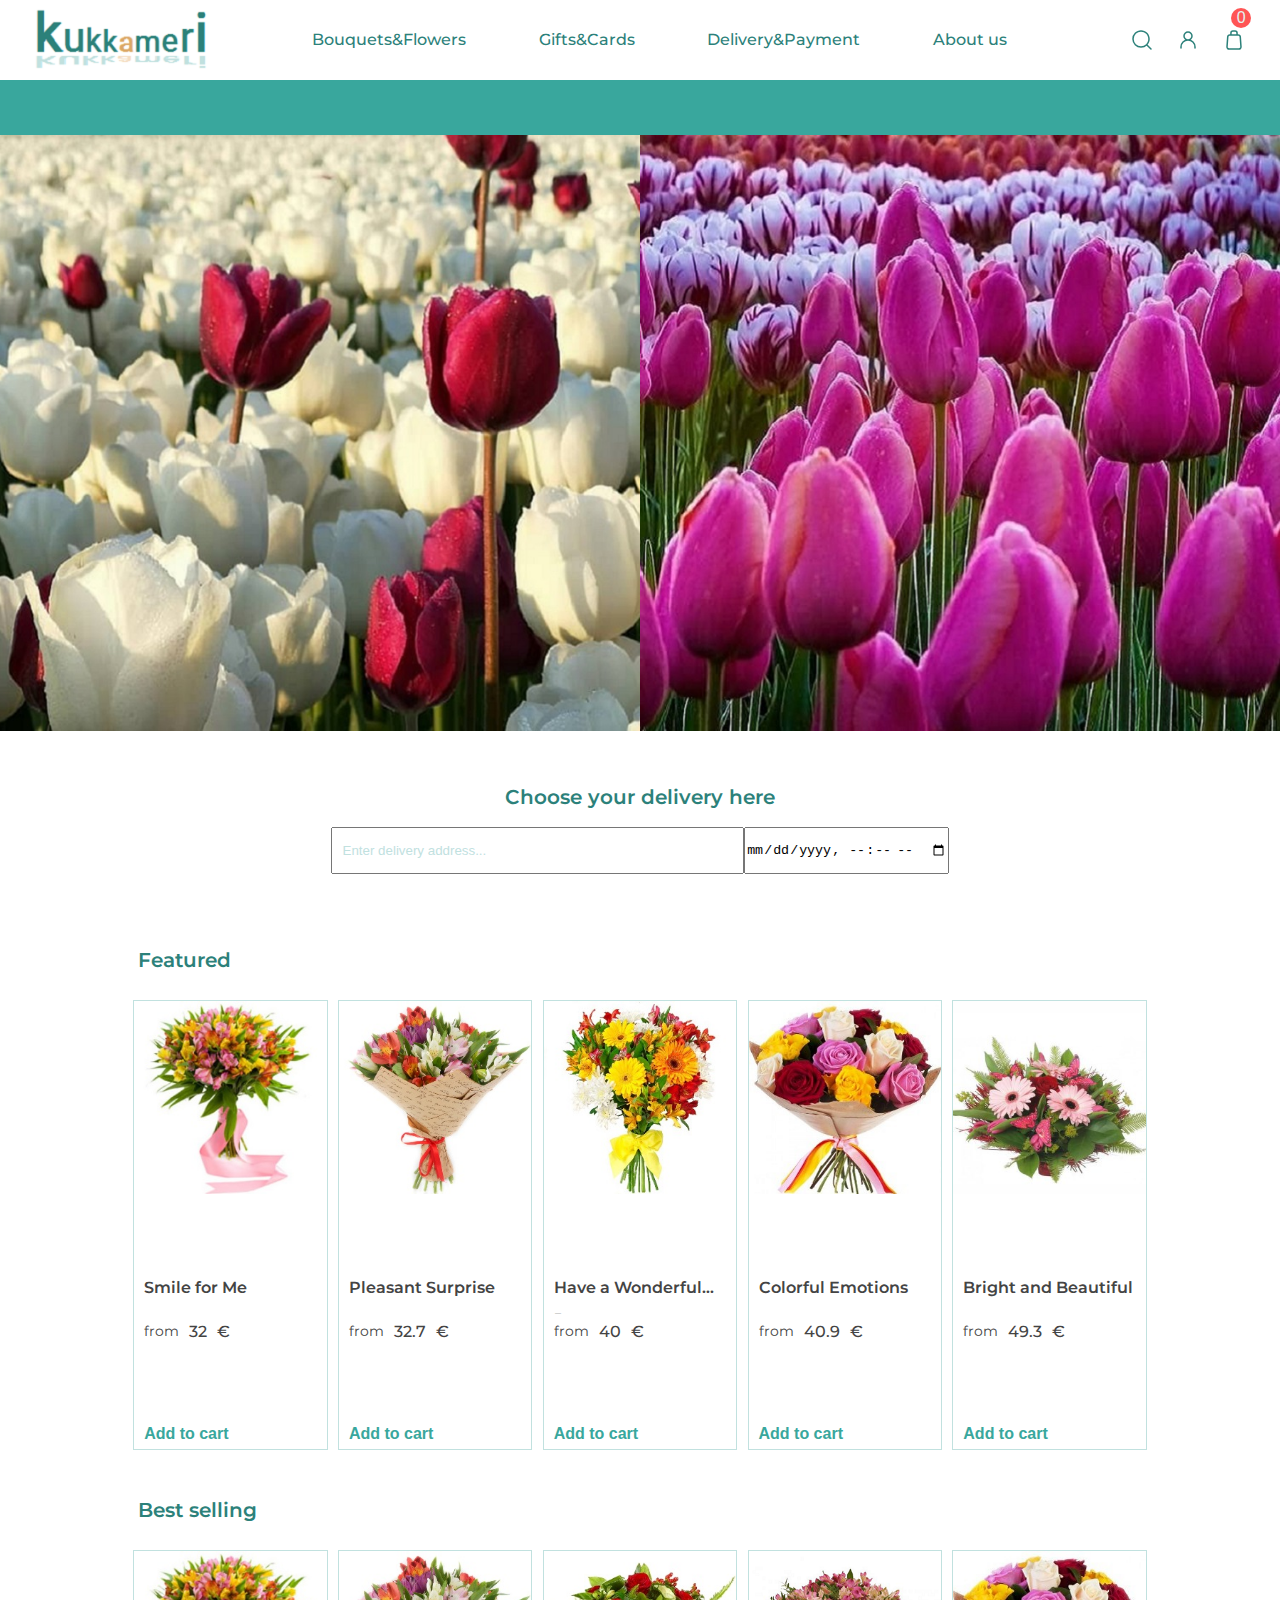
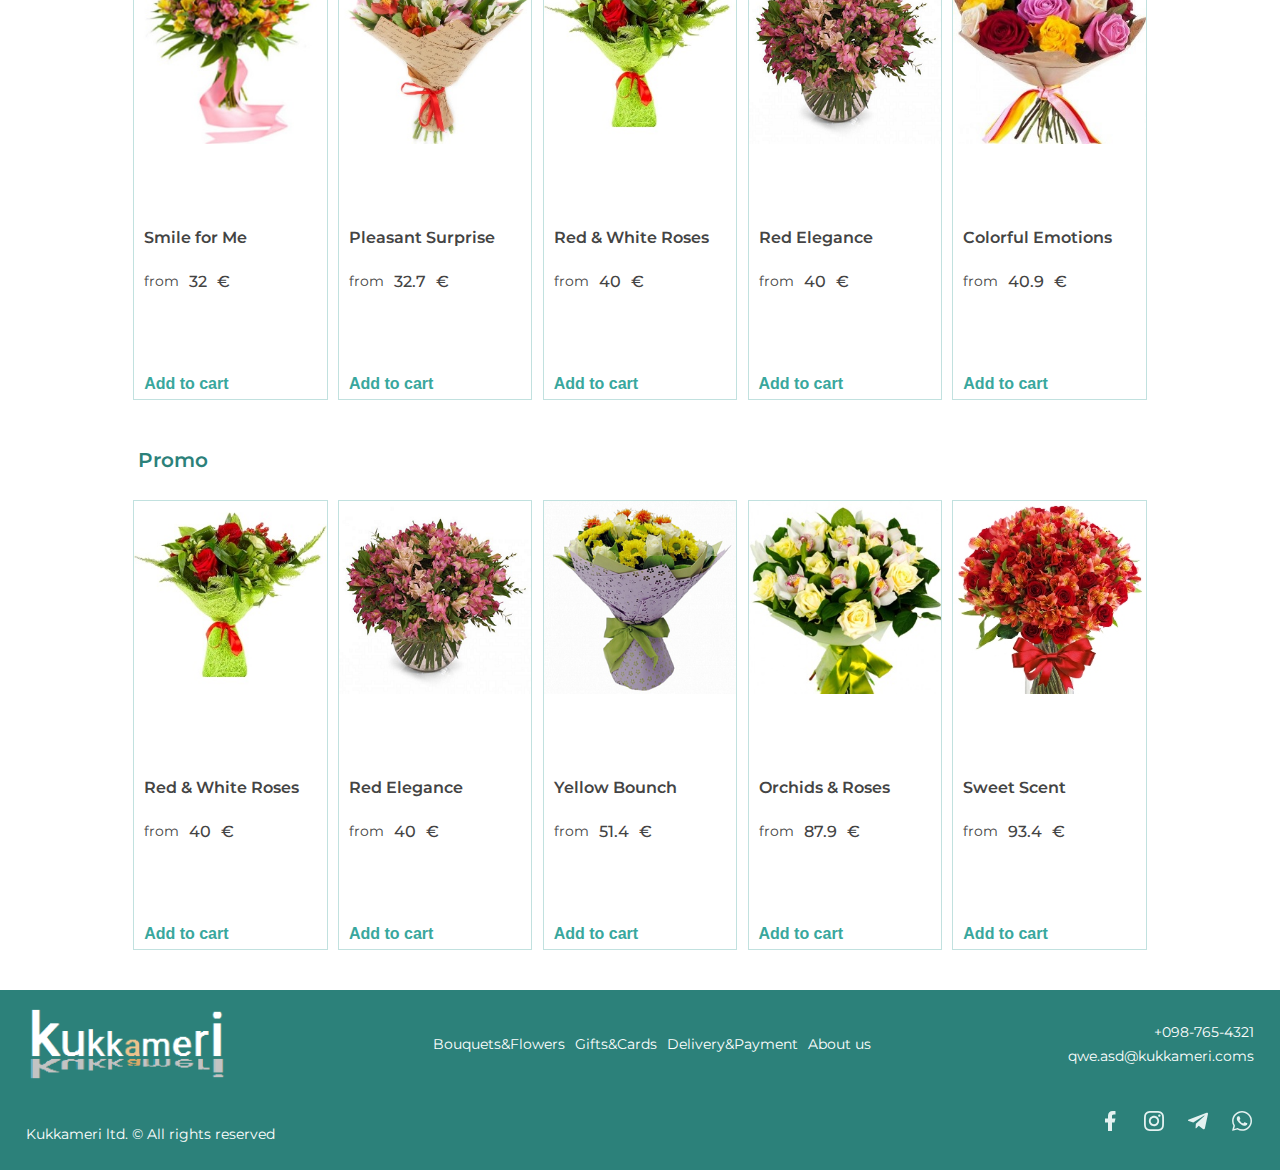
==== commit f8a3ac00: "add product page" ====
--- a/index.html
+++ b/index.html
@@ -127,6 +127,8 @@
                         stroke-linejoin="round"
                       />
                     </svg>
+
+                    <div class="cart-num" id="cartBtnNum">0</div>
                   </button>
                 </div>
               </div>
@@ -274,111 +276,13 @@
             <div class="best-selling__heading">
               <p class="heading-prime">Best selling</p>
             </div>
-            <div class="best-selling__block">
-              <!-- <div class="product" data-id="6">
-                <div class="product-image" data-id="6">
-                  <img src="assets/catalog/item-6.png" alt="photo" />
-                </div>
-                <div class="product-info" data-id="6">
-                  <a class="product-title" href="#">Lorem ipsum dolor sit</a>
-                  <div class="product-price-box">
-                    <p class="price-text">from</p>
-                    <p class="price-value">18</p>
-                    <p class="price-currency">&euro;</p>
-                  </div>
-                </div>
-                <div class="product-button" data-id="6">
-                  <button class="to-cart" type="button">Add to cart</button>
-                </div>
-              </div>
-              <div class="product" data-id="7">
-                <div class="product-image" data-id="7">
-                  <img src="assets/catalog/item-7.png" alt="photo" />
-                </div>
-                <div class="product-info" data-id="7">
-                  <a class="product-title" href="#">Lorem ipsum dolor sit</a>
-                  <div class="product-price-box">
-                    <p class="price-text">from</p>
-                    <p class="price-value">19</p>
-                    <p class="price-currency">&euro;</p>
-                  </div>
-                </div>
-                <div class="product-button" data-id="7">
-                  <button class="to-cart" type="button">Add to cart</button>
-                </div>
-              </div>
-              <div class="product" data-id="8">
-                <div class="product-image" data-id="8">
-                  <img src="assets/catalog/item-8.png" alt="photo" />
-                </div>
-                <div class="product-info" data-id="8">
-                  <a class="product-title" href="#">Lorem ipsum dolor sit</a>
-                  <div class="product-price-box">
-                    <p class="price-text">from</p>
-                    <p class="price-value">11</p>
-                    <p class="price-currency">&euro;</p>
-                  </div>
-                </div>
-                <div class="product-button" data-id="8">
-                  <button class="to-cart" type="button">Add to cart</button>
-                </div>
-              </div>
-              <div class="product" data-id="9">
-                <div class="product-image" data-id="9">
-                  <img src="assets/catalog/item-9.png" alt="photo" />
-                </div>
-                <div class="product-info" data-id="9">
-                  <a class="product-title" href="#">Lorem ipsum dolor sit</a>
-                  <div class="product-price-box">
-                    <p class="price-text">from</p>
-                    <p class="price-value">19</p>
-                    <p class="price-currency">&euro;</p>
-                  </div>
-                </div>
-                <div class="product-button" data-id="9">
-                  <button class="to-cart" type="button">Add to cart</button>
-                </div>
-              </div>
-              <div class="product" data-id="10">
-                <div class="product-image" data-id="10">
-                  <img src="assets/catalog/item-10.png" alt="photo" />
-                </div>
-                <div class="product-info" data-id="10">
-                  <a class="product-title" href="#">Lorem ipsum dolor sit</a>
-                  <div class="product-price-box">
-                    <p class="price-text">from</p>
-                    <p class="price-value">14</p>
-                    <p class="price-currency">&euro;</p>
-                  </div>
-                </div>
-                <div class="product-button" data-id="10">
-                  <button class="to-cart" type="button">Add to cart</button>
-                </div>
-              </div> -->
-            </div>
+            <div class="best-selling__block"></div>
           </section>
           <section class="promo">
             <div class="promo__heading">
               <p class="heading-prime">Promo</p>
             </div>
-            <div class="promo__block">
-              <!-- <div class="product" data-id="11">
-                <div class="product-image" data-id="11">
-                  <img src="assets/catalog/item-11.png" alt="photo" />
-                </div>
-                <div class="product-info" data-id="11">
-                  <a class="product-title" href="#">Lorem ipsum dolor sit</a>
-                  <div class="product-price-box">
-                    <p class="price-text">from</p>
-                    <p class="price-value">12</p>
-                    <p class="price-currency">&euro;</p>
-                  </div>
-                </div>
-                <div class="product-button" data-id="11">
-                  <button class="to-cart" type="button">Add to cart</button>
-                </div>
-              </div> -->
-            </div>
+            <div class="promo__block"></div>
           </section>
         </main>
       </div>
--- a/styles/home/home.css
+++ b/styles/home/home.css
@@ -207,6 +207,7 @@
   justify-content: center;
   box-sizing: border-box;
   cursor: pointer;
+  position: relative;
 }
 .header .header-top .services-box__block .search-box .service-button img,
 .header .header-top .services-box__block .user-box .service-button img,
@@ -221,6 +222,25 @@
 .header .header-top .services-box__block .user-box .service-button svg path,
 .header .header-top .services-box__block .cart-box .service-button svg path {
   stroke: #2c817a;
+}
+.header .header-top .services-box__block .search-box .service-button .cart-num,
+.header .header-top .services-box__block .user-box .service-button .cart-num,
+.header .header-top .services-box__block .cart-box .service-button .cart-num {
+  position: absolute;
+  background-color: #ff5555;
+  width: 20px;
+  height: 20px;
+  border-radius: 50%;
+  display: flex;
+  justify-content: center;
+  box-sizing: border-box;
+  align-items: center;
+  color: #e4f2f1;
+  font-size: 16px;
+  font-weight: 500;
+  position: absolute;
+  top: -5px;
+  right: -5px;
 }
 .header .header-top .services-box__block .search-box .service-button:focus svg path,
 .header .header-top .services-box__block .user-box .service-button:focus svg path,
@@ -765,6 +785,7 @@
   justify-content: center;
   box-sizing: border-box;
   cursor: pointer;
+  position: relative;
 }
 .wrapper .top .header .header-top .services-box__block .search-box .service-button img,
 .wrapper .top .header .header-top .services-box__block .user-box .service-button img,
@@ -779,6 +800,25 @@
 .wrapper .top .header .header-top .services-box__block .user-box .service-button svg path,
 .wrapper .top .header .header-top .services-box__block .cart-box .service-button svg path {
   stroke: #2c817a;
+}
+.wrapper .top .header .header-top .services-box__block .search-box .service-button .cart-num,
+.wrapper .top .header .header-top .services-box__block .user-box .service-button .cart-num,
+.wrapper .top .header .header-top .services-box__block .cart-box .service-button .cart-num {
+  position: absolute;
+  background-color: #ff5555;
+  width: 20px;
+  height: 20px;
+  border-radius: 50%;
+  display: flex;
+  justify-content: center;
+  box-sizing: border-box;
+  align-items: center;
+  color: #e4f2f1;
+  font-size: 16px;
+  font-weight: 500;
+  position: absolute;
+  top: -5px;
+  right: -5px;
 }
 .wrapper .top .header .header-top .services-box__block .search-box .service-button:focus svg path,
 .wrapper .top .header .header-top .services-box__block .user-box .service-button:focus svg path,
